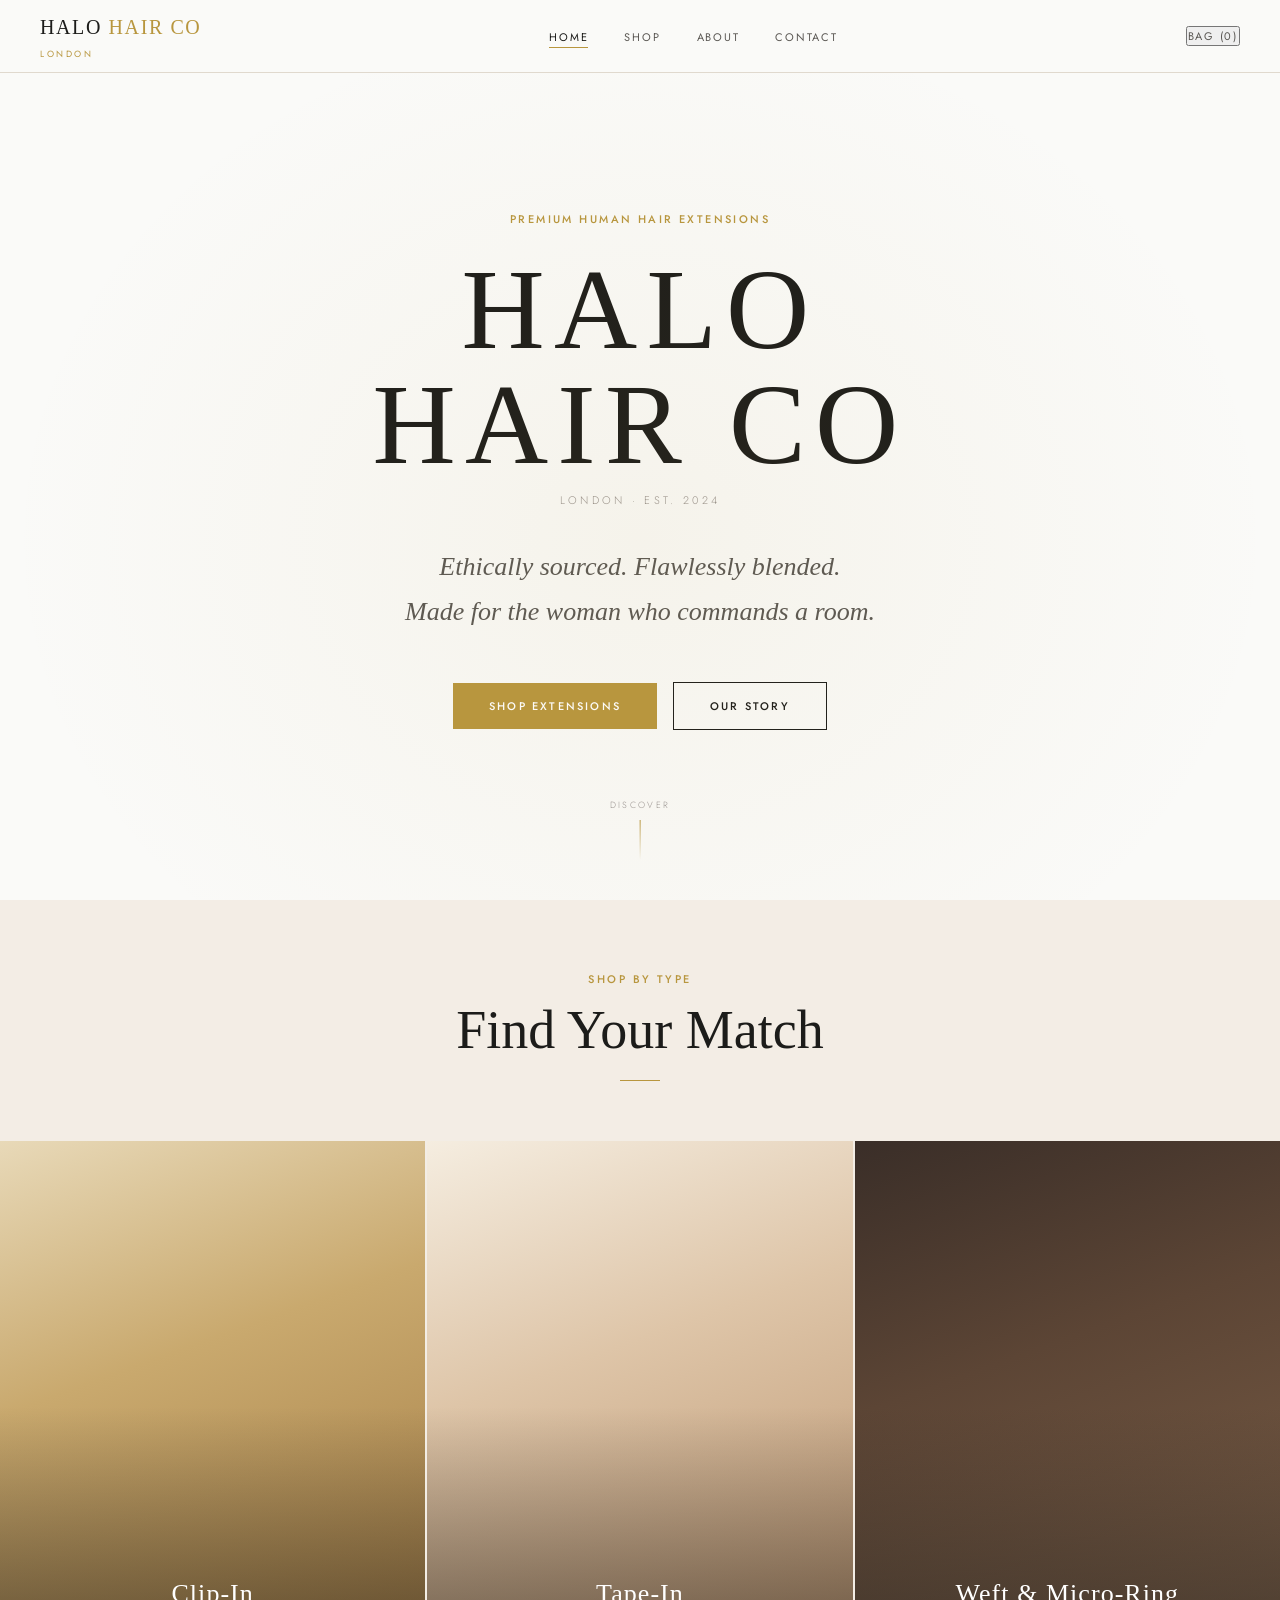
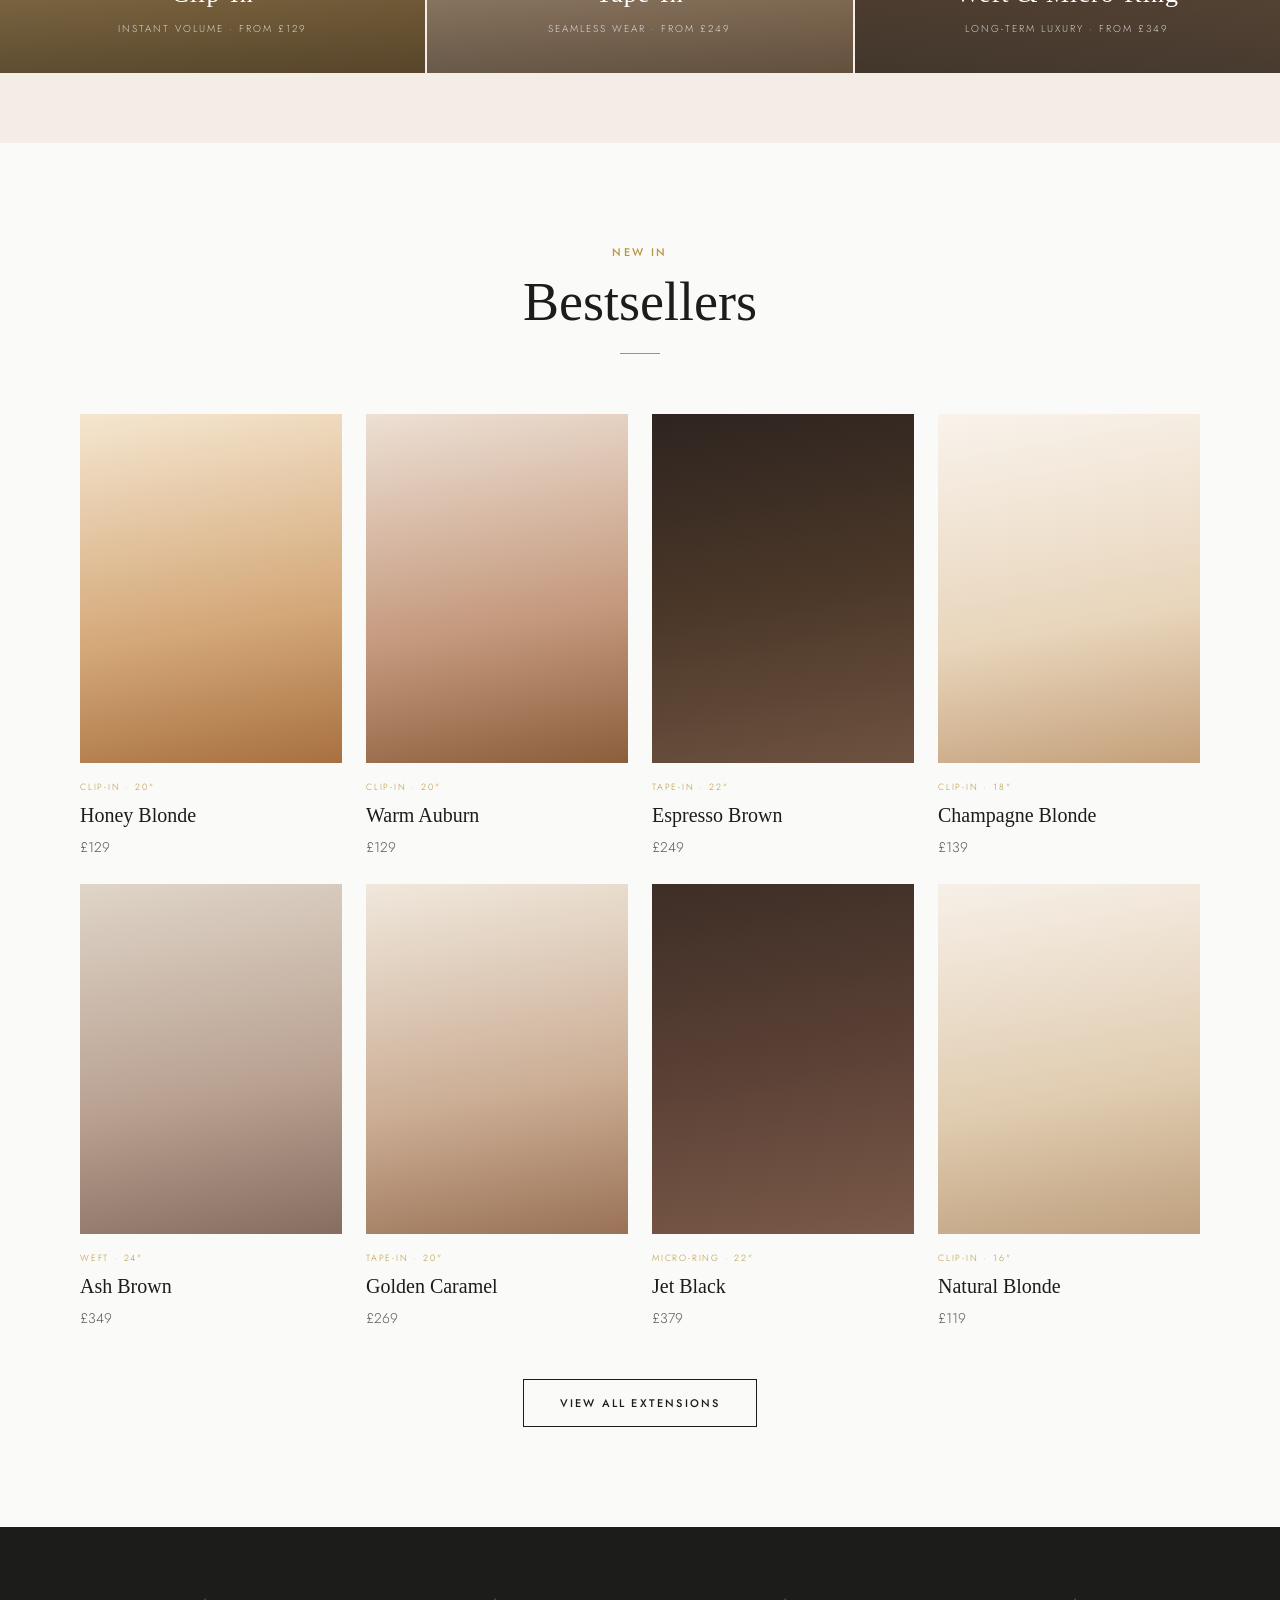
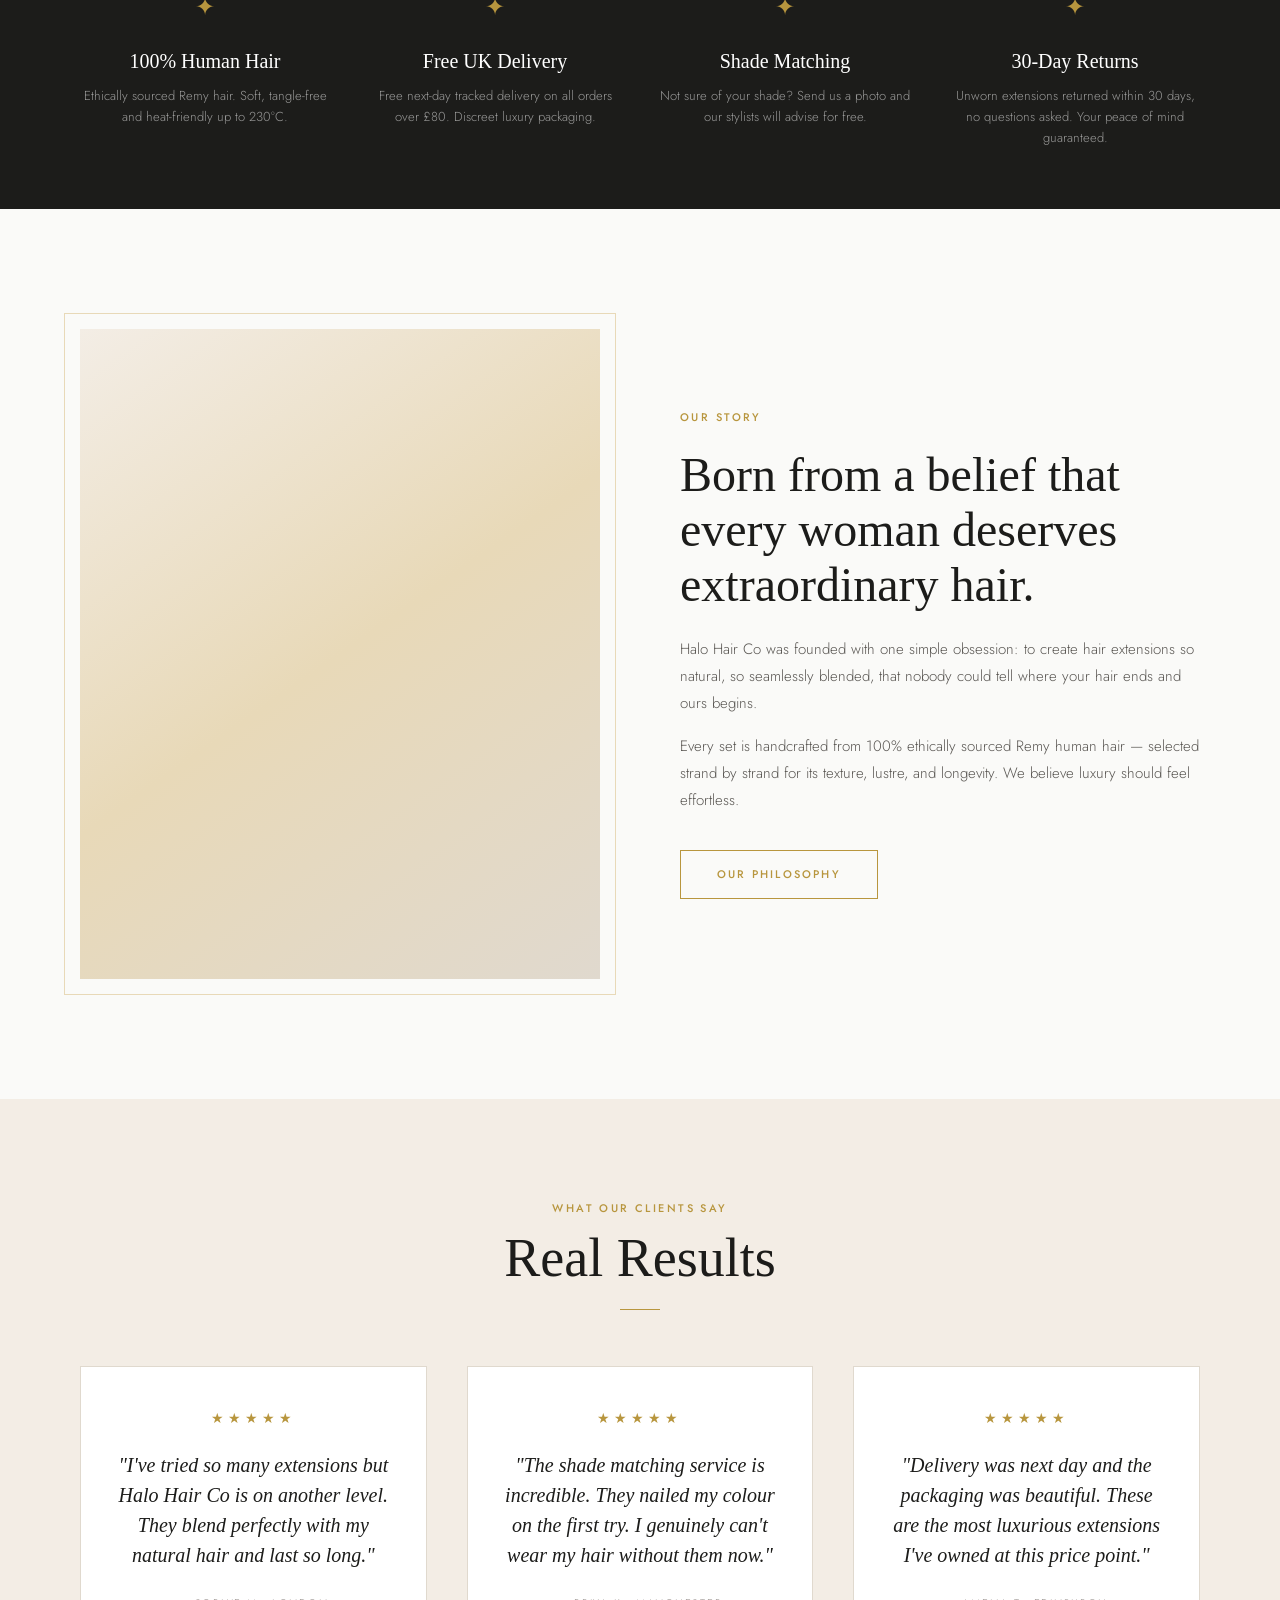
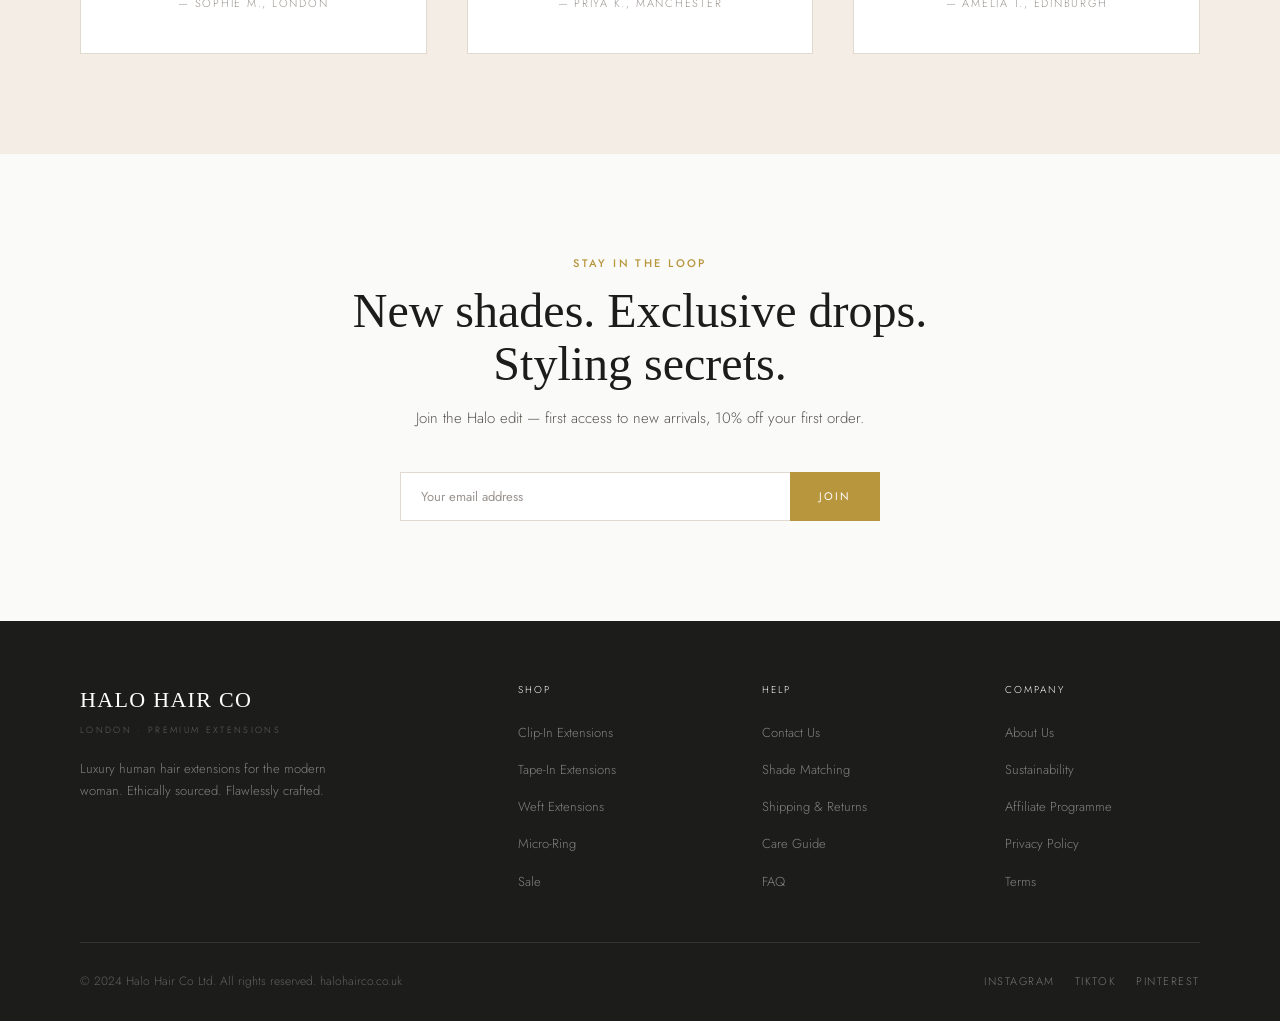
==== index.html @ ceeb44e8 "Initial commit — Halo Hair Co full website 4-page luxury hair extensions site (LK Jewellers aestheti" ====
<!DOCTYPE html>
<html lang="en">
<head>
  <meta charset="UTF-8" />
  <meta name="viewport" content="width=device-width, initial-scale=1.0" />
  <title>Halo Hair Co — Premium Hair Extensions</title>
  <meta name="description" content="Luxury human hair extensions crafted for those who demand the finest. Clip-ins, tape-ins, weft and micro-ring extensions. Free UK delivery." />
  <link rel="stylesheet" href="css/style.css" />
  <link rel="icon" href="data:image/svg+xml,<svg xmlns='http://www.w3.org/2000/svg' viewBox='0 0 100 100'><text y='.9em' font-size='90'>✦</text></svg>" />
</head>
<body>

  <!-- ── HEADER ── -->
  <header class="site-header" id="siteHeader">
    <nav class="nav">
      <a href="index.html" class="nav__logo">
        HALO <span>HAIR CO</span>
        <span class="nav__logo-sub">London</span>
      </a>
      <ul class="nav__links">
        <li><a href="index.html" class="active">Home</a></li>
        <li><a href="shop.html">Shop</a></li>
        <li><a href="about.html">About</a></li>
        <li><a href="contact.html">Contact</a></li>
      </ul>
      <div class="nav__actions">
        <button class="nav__cart" id="cartToggle">Bag (0)</button>
        <button class="nav__hamburger" id="menuToggle" aria-label="Menu">
          <span></span><span></span><span></span>
        </button>
      </div>
    </nav>
  </header>

  <!-- ── CART DRAWER ── -->
  <div class="cart-overlay" id="cartOverlay"></div>
  <div class="cart-drawer" id="cartDrawer">
    <div class="cart-drawer__header">
      <h2 class="cart-drawer__title serif">Your Bag</h2>
      <button class="cart-close" id="cartClose">✕</button>
    </div>
    <div class="cart-empty" id="cartEmpty">
      <p>Your bag is empty.</p>
      <a href="shop.html" class="btn btn--outline" style="font-size:10px;padding:12px 28px;">Shop Extensions</a>
    </div>
    <div id="cartItems" style="flex:1;overflow-y:auto;display:none;"></div>
    <div class="cart-footer" id="cartFooter" style="display:none;">
      <div style="display:flex;justify-content:space-between;margin-bottom:16px;">
        <span class="label label--mid">Total</span>
        <span style="font-family:'Cormorant Garant',serif;font-size:22px;" id="cartTotal">£0.00</span>
      </div>
      <a href="#" class="btn btn--gold" style="display:block;text-align:center;">Checkout</a>
    </div>
  </div>

  <!-- ── HERO ── -->
  <section class="hero" id="hero">
    <div>
      <p class="label hero__eyebrow">Premium Human Hair Extensions</p>
      <h1 class="hero__title">HALO<br>HAIR CO</h1>
      <p class="hero__subtitle">London · Est. 2024</p>
      <p class="hero__tagline">Ethically sourced. Flawlessly blended.<br>Made for the woman who commands a room.</p>
      <div class="hero__actions">
        <a href="shop.html" class="btn btn--gold">Shop Extensions</a>
        <a href="about.html" class="btn btn--outline">Our Story</a>
      </div>
    </div>
    <div class="hero__scroll">
      <span>Discover</span>
      <div class="hero__scroll-line"></div>
    </div>
  </section>

  <!-- ── CATEGORIES ── -->
  <section class="categories">
    <div class="container">
      <div class="section__header">
        <p class="label">Shop by Type</p>
        <h2 class="section__title">Find Your Match</h2>
        <div class="divider"></div>
      </div>
    </div>
    <div class="categories__grid">
      <a href="shop.html?type=clip-in" class="category-card">
        <div class="category-card__img"></div>
        <div class="category-card__overlay">
          <p class="category-card__name">Clip-In</p>
          <p class="category-card__sub">Instant volume · From £129</p>
        </div>
      </a>
      <a href="shop.html?type=tape-in" class="category-card">
        <div class="category-card__img"></div>
        <div class="category-card__overlay">
          <p class="category-card__name">Tape-In</p>
          <p class="category-card__sub">Seamless wear · From £249</p>
        </div>
      </a>
      <a href="shop.html?type=weft" class="category-card">
        <div class="category-card__img"></div>
        <div class="category-card__overlay">
          <p class="category-card__name">Weft & Micro-Ring</p>
          <p class="category-card__sub">Long-term luxury · From £349</p>
        </div>
      </a>
    </div>
  </section>

  <!-- ── FEATURED PRODUCTS ── -->
  <section class="section">
    <div class="container">
      <div class="section__header">
        <p class="label">New In</p>
        <h2 class="section__title">Bestsellers</h2>
        <div class="divider"></div>
      </div>
      <div class="products__grid">

        <div class="product-card" data-id="1" data-name="Honey Blonde Clip-In Set" data-price="129">
          <div class="product-card__img">
            <div class="product-card__img-inner"></div>
            <button class="product-card__quick-add" onclick="addToCart(1,'Honey Blonde Clip-In Set',129)">Add to Bag</button>
          </div>
          <p class="product-card__label">Clip-In · 20"</p>
          <p class="product-card__name">Honey Blonde</p>
          <p class="product-card__price">£129</p>
        </div>

        <div class="product-card" data-id="2" data-name="Warm Auburn Clip-In Set" data-price="129">
          <div class="product-card__img">
            <div class="product-card__img-inner"></div>
            <button class="product-card__quick-add" onclick="addToCart(2,'Warm Auburn Clip-In Set',129)">Add to Bag</button>
          </div>
          <p class="product-card__label">Clip-In · 20"</p>
          <p class="product-card__name">Warm Auburn</p>
          <p class="product-card__price">£129</p>
        </div>

        <div class="product-card" data-id="3" data-name="Espresso Brown Tape-In" data-price="249">
          <div class="product-card__img">
            <div class="product-card__img-inner"></div>
            <button class="product-card__quick-add" onclick="addToCart(3,'Espresso Brown Tape-In',249)">Add to Bag</button>
          </div>
          <p class="product-card__label">Tape-In · 22"</p>
          <p class="product-card__name">Espresso Brown</p>
          <p class="product-card__price">£249</p>
        </div>

        <div class="product-card" data-id="4" data-name="Champagne Blonde Clip-In" data-price="139">
          <div class="product-card__img">
            <div class="product-card__img-inner"></div>
            <button class="product-card__quick-add" onclick="addToCart(4,'Champagne Blonde Clip-In',139)">Add to Bag</button>
          </div>
          <p class="product-card__label">Clip-In · 18"</p>
          <p class="product-card__name">Champagne Blonde</p>
          <p class="product-card__price">£139</p>
        </div>

        <div class="product-card" data-id="5" data-name="Ash Brown Weft" data-price="349">
          <div class="product-card__img">
            <div class="product-card__img-inner"></div>
            <button class="product-card__quick-add" onclick="addToCart(5,'Ash Brown Weft',349)">Add to Bag</button>
          </div>
          <p class="product-card__label">Weft · 24"</p>
          <p class="product-card__name">Ash Brown</p>
          <p class="product-card__price">£349</p>
        </div>

        <div class="product-card" data-id="6" data-name="Golden Caramel Tape-In" data-price="269">
          <div class="product-card__img">
            <div class="product-card__img-inner"></div>
            <button class="product-card__quick-add" onclick="addToCart(6,'Golden Caramel Tape-In',269)">Add to Bag</button>
          </div>
          <p class="product-card__label">Tape-In · 20"</p>
          <p class="product-card__name">Golden Caramel</p>
          <p class="product-card__price">£269</p>
        </div>

        <div class="product-card" data-id="7" data-name="Jet Black Micro-Ring" data-price="379">
          <div class="product-card__img">
            <div class="product-card__img-inner"></div>
            <button class="product-card__quick-add" onclick="addToCart(7,'Jet Black Micro-Ring',379)">Add to Bag</button>
          </div>
          <p class="product-card__label">Micro-Ring · 22"</p>
          <p class="product-card__name">Jet Black</p>
          <p class="product-card__price">£379</p>
        </div>

        <div class="product-card" data-id="8" data-name="Natural Blonde Clip-In" data-price="119">
          <div class="product-card__img">
            <div class="product-card__img-inner"></div>
            <button class="product-card__quick-add" onclick="addToCart(8,'Natural Blonde Clip-In',119)">Add to Bag</button>
          </div>
          <p class="product-card__label">Clip-In · 16"</p>
          <p class="product-card__name">Natural Blonde</p>
          <p class="product-card__price">£119</p>
        </div>

      </div>
      <div style="text-align:center;margin-top:48px;">
        <a href="shop.html" class="btn btn--outline">View All Extensions</a>
      </div>
    </div>
  </section>

  <!-- ── PROMISE ── -->
  <section class="promise">
    <div class="container">
      <div class="promise__grid">
        <div>
          <div class="promise__item-icon">✦</div>
          <p class="promise__item-title">100% Human Hair</p>
          <p class="promise__item-text">Ethically sourced Remy hair. Soft, tangle-free and heat-friendly up to 230°C.</p>
        </div>
        <div>
          <div class="promise__item-icon">✦</div>
          <p class="promise__item-title">Free UK Delivery</p>
          <p class="promise__item-text">Free next-day tracked delivery on all orders over £80. Discreet luxury packaging.</p>
        </div>
        <div>
          <div class="promise__item-icon">✦</div>
          <p class="promise__item-title">Shade Matching</p>
          <p class="promise__item-text">Not sure of your shade? Send us a photo and our stylists will advise for free.</p>
        </div>
        <div>
          <div class="promise__item-icon">✦</div>
          <p class="promise__item-title">30-Day Returns</p>
          <p class="promise__item-text">Unworn extensions returned within 30 days, no questions asked. Your peace of mind guaranteed.</p>
        </div>
      </div>
    </div>
  </section>

  <!-- ── STORY ── -->
  <section class="story">
    <div class="container">
      <div class="story__inner">
        <div class="story__visual"></div>
        <div class="story__content">
          <p class="label">Our Story</p>
          <h2 class="story__title">Born from a belief that every woman deserves extraordinary hair.</h2>
          <p class="story__text">Halo Hair Co was founded with one simple obsession: to create hair extensions so natural, so seamlessly blended, that nobody could tell where your hair ends and ours begins.</p>
          <p class="story__text">Every set is handcrafted from 100% ethically sourced Remy human hair — selected strand by strand for its texture, lustre, and longevity. We believe luxury should feel effortless.</p>
          <div class="story__cta">
            <a href="about.html" class="btn btn--outline-gold">Our Philosophy</a>
          </div>
        </div>
      </div>
    </div>
  </section>

  <!-- ── TESTIMONIALS ── -->
  <section class="testimonials">
    <div class="container">
      <p class="label">What Our Clients Say</p>
      <h2 class="section__title" style="margin-top:12px;">Real Results</h2>
      <div class="divider"></div>
      <div class="testimonials__grid">
        <div class="testimonial">
          <div class="testimonial__stars">★★★★★</div>
          <p class="testimonial__quote">"I've tried so many extensions but Halo Hair Co is on another level. They blend perfectly with my natural hair and last so long."</p>
          <p class="testimonial__author">— Sophie M., London</p>
        </div>
        <div class="testimonial">
          <div class="testimonial__stars">★★★★★</div>
          <p class="testimonial__quote">"The shade matching service is incredible. They nailed my colour on the first try. I genuinely can't wear my hair without them now."</p>
          <p class="testimonial__author">— Priya K., Manchester</p>
        </div>
        <div class="testimonial">
          <div class="testimonial__stars">★★★★★</div>
          <p class="testimonial__quote">"Delivery was next day and the packaging was beautiful. These are the most luxurious extensions I've owned at this price point."</p>
          <p class="testimonial__author">— Amelia T., Edinburgh</p>
        </div>
      </div>
    </div>
  </section>

  <!-- ── NEWSLETTER ── -->
  <section class="newsletter">
    <div class="container--narrow">
      <p class="label">Stay in the Loop</p>
      <h2 class="newsletter__title">New shades. Exclusive drops.<br>Styling secrets.</h2>
      <p class="newsletter__sub">Join the Halo edit — first access to new arrivals, 10% off your first order.</p>
      <form class="newsletter__form" onsubmit="handleNewsletterSubmit(event)">
        <input type="email" class="newsletter__input" placeholder="Your email address" required />
        <button type="submit" class="newsletter__btn">Join</button>
      </form>
    </div>
  </section>

  <!-- ── FOOTER ── -->
  <footer class="site-footer">
    <div class="container">
      <div class="footer__grid">
        <div>
          <p class="footer__brand-name">HALO HAIR CO</p>
          <p class="footer__brand-sub">London · Premium Extensions</p>
          <p class="footer__brand-text">Luxury human hair extensions for the modern woman. Ethically sourced. Flawlessly crafted.</p>
        </div>
        <div>
          <p class="footer__col-title">Shop</p>
          <ul class="footer__links">
            <li><a href="shop.html?type=clip-in">Clip-In Extensions</a></li>
            <li><a href="shop.html?type=tape-in">Tape-In Extensions</a></li>
            <li><a href="shop.html?type=weft">Weft Extensions</a></li>
            <li><a href="shop.html?type=micro-ring">Micro-Ring</a></li>
            <li><a href="shop.html?sale=true">Sale</a></li>
          </ul>
        </div>
        <div>
          <p class="footer__col-title">Help</p>
          <ul class="footer__links">
            <li><a href="contact.html">Contact Us</a></li>
            <li><a href="#">Shade Matching</a></li>
            <li><a href="#">Shipping & Returns</a></li>
            <li><a href="#">Care Guide</a></li>
            <li><a href="#">FAQ</a></li>
          </ul>
        </div>
        <div>
          <p class="footer__col-title">Company</p>
          <ul class="footer__links">
            <li><a href="about.html">About Us</a></li>
            <li><a href="#">Sustainability</a></li>
            <li><a href="#">Affiliate Programme</a></li>
            <li><a href="#">Privacy Policy</a></li>
            <li><a href="#">Terms</a></li>
          </ul>
        </div>
      </div>
      <div class="footer__bottom">
        <p class="footer__copy">© 2024 Halo Hair Co Ltd. All rights reserved. halohairco.co.uk</p>
        <div class="footer__social">
          <a href="#">Instagram</a>
          <a href="#">TikTok</a>
          <a href="#">Pinterest</a>
        </div>
      </div>
    </div>
  </footer>

  <script src="js/main.js"></script>
</body>
</html>
---- css/style.css ----
/* ============================================================
   HALO HAIR CO — Luxury Hair Extensions
   Style inspired by LK Jewellers: cream, gold, serif, airy
   ============================================================ */

@import url('https://fonts.googleapis.com/css2?family=Cormorant+Garant:ital,wght@0,300;0,400;0,500;0,600;1,300;1,400&family=Jost:wght@300;400;500&display=swap');

:root {
  --bg:        #FAFAF8;
  --bg-soft:   #F3EDE5;
  --text:      #1C1C1A;
  --text-mid:  #5A5753;
  --text-light:#9A9490;
  --gold:      #B8963E;
  --gold-dark: #9A7C2E;
  --gold-pale: #E8D9B8;
  --border:    #E0D9CE;
  --white:     #FFFFFF;
}

*, *::before, *::after { box-sizing: border-box; margin: 0; padding: 0; }

html { scroll-behavior: smooth; }

body {
  background: var(--bg);
  color: var(--text);
  font-family: 'Jost', sans-serif;
  font-weight: 300;
  font-size: 16px;
  line-height: 1.7;
  -webkit-font-smoothing: antialiased;
}

a { color: inherit; text-decoration: none; }
img { display: block; max-width: 100%; }

/* ── TYPOGRAPHY ──────────────────────────────────────── */

.serif { font-family: 'Cormorant Garant', serif; }

h1, h2, h3, h4 {
  font-family: 'Cormorant Garant', serif;
  font-weight: 400;
  line-height: 1.1;
}

.label {
  font-family: 'Jost', sans-serif;
  font-size: 11px;
  font-weight: 500;
  letter-spacing: 0.22em;
  text-transform: uppercase;
  color: var(--gold);
}

.label--mid {
  color: var(--text-mid);
}

/* ── LAYOUT ──────────────────────────────────────────── */

.container {
  max-width: 1200px;
  margin: 0 auto;
  padding: 0 40px;
}

.container--narrow {
  max-width: 760px;
  margin: 0 auto;
  padding: 0 40px;
}

/* ── BUTTONS ─────────────────────────────────────────── */

.btn {
  display: inline-block;
  padding: 14px 36px;
  font-family: 'Jost', sans-serif;
  font-size: 11px;
  font-weight: 500;
  letter-spacing: 0.2em;
  text-transform: uppercase;
  cursor: pointer;
  transition: all 0.3s ease;
  border: none;
}

.btn--gold {
  background: var(--gold);
  color: var(--white);
}
.btn--gold:hover {
  background: var(--gold-dark);
}

.btn--outline {
  background: transparent;
  color: var(--text);
  border: 1px solid var(--text);
}
.btn--outline:hover {
  background: var(--text);
  color: var(--white);
}

.btn--outline-gold {
  background: transparent;
  color: var(--gold);
  border: 1px solid var(--gold);
}
.btn--outline-gold:hover {
  background: var(--gold);
  color: var(--white);
}

/* ── DIVIDER ─────────────────────────────────────────── */

.divider {
  width: 40px;
  height: 1px;
  background: var(--gold);
  margin: 20px auto;
}

/* ── HEADER / NAV ────────────────────────────────────── */

.site-header {
  position: fixed;
  top: 0;
  left: 0;
  right: 0;
  z-index: 100;
  background: var(--bg);
  border-bottom: 1px solid var(--border);
  transition: box-shadow 0.3s;
}

.site-header.scrolled {
  box-shadow: 0 2px 20px rgba(0,0,0,0.06);
}

.nav {
  display: flex;
  align-items: center;
  justify-content: space-between;
  height: 72px;
  padding: 0 40px;
}

.nav__logo {
  font-family: 'Cormorant Garant', serif;
  font-size: 20px;
  font-weight: 400;
  letter-spacing: 0.08em;
  color: var(--text);
}

.nav__logo span {
  color: var(--gold);
}

.nav__logo-sub {
  font-family: 'Jost', sans-serif;
  font-size: 9px;
  letter-spacing: 0.28em;
  text-transform: uppercase;
  color: var(--text-light);
  display: block;
  margin-top: 2px;
}

.nav__links {
  display: flex;
  align-items: center;
  gap: 36px;
  list-style: none;
}

.nav__links a {
  font-family: 'Jost', sans-serif;
  font-size: 11px;
  font-weight: 400;
  letter-spacing: 0.16em;
  text-transform: uppercase;
  color: var(--text-mid);
  transition: color 0.2s;
  position: relative;
}

.nav__links a::after {
  content: '';
  position: absolute;
  bottom: -3px;
  left: 0;
  right: 100%;
  height: 1px;
  background: var(--gold);
  transition: right 0.3s ease;
}

.nav__links a:hover,
.nav__links a.active {
  color: var(--text);
}

.nav__links a:hover::after,
.nav__links a.active::after {
  right: 0;
}

.nav__actions {
  display: flex;
  align-items: center;
  gap: 20px;
}

.nav__cart {
  font-family: 'Jost', sans-serif;
  font-size: 11px;
  letter-spacing: 0.16em;
  text-transform: uppercase;
  cursor: pointer;
  color: var(--text-mid);
  transition: color 0.2s;
}

.nav__cart:hover { color: var(--gold); }

.nav__hamburger {
  display: none;
  flex-direction: column;
  gap: 5px;
  cursor: pointer;
  background: none;
  border: none;
  padding: 4px;
}

.nav__hamburger span {
  display: block;
  width: 24px;
  height: 1px;
  background: var(--text);
  transition: all 0.3s;
}

/* ── HERO ────────────────────────────────────────────── */

.hero {
  min-height: 100vh;
  display: flex;
  align-items: center;
  justify-content: center;
  text-align: center;
  padding: 120px 40px 80px;
  background: var(--bg);
  position: relative;
  overflow: hidden;
}

.hero::before {
  content: '';
  position: absolute;
  inset: 0;
  background: radial-gradient(ellipse at 50% 60%, rgba(184,150,62,0.07) 0%, transparent 70%);
  pointer-events: none;
}

.hero__eyebrow {
  margin-bottom: 24px;
}

.hero__title {
  font-size: clamp(56px, 9vw, 120px);
  font-weight: 300;
  letter-spacing: 0.08em;
  line-height: 1;
  margin-bottom: 8px;
}

.hero__subtitle {
  font-family: 'Jost', sans-serif;
  font-size: 11px;
  letter-spacing: 0.3em;
  text-transform: uppercase;
  color: var(--text-light);
  margin-bottom: 36px;
}

.hero__tagline {
  font-family: 'Cormorant Garant', serif;
  font-size: clamp(18px, 2.5vw, 26px);
  font-weight: 300;
  font-style: italic;
  color: var(--text-mid);
  margin-bottom: 48px;
  max-width: 520px;
  margin-left: auto;
  margin-right: auto;
}

.hero__actions {
  display: flex;
  align-items: center;
  justify-content: center;
  gap: 16px;
  flex-wrap: wrap;
}

.hero__scroll {
  position: absolute;
  bottom: 40px;
  left: 50%;
  transform: translateX(-50%);
  display: flex;
  flex-direction: column;
  align-items: center;
  gap: 8px;
}

.hero__scroll span {
  font-family: 'Jost', sans-serif;
  font-size: 9px;
  letter-spacing: 0.26em;
  text-transform: uppercase;
  color: var(--text-light);
}

.hero__scroll-line {
  width: 1px;
  height: 40px;
  background: linear-gradient(to bottom, var(--gold), transparent);
  animation: scrollPulse 2s ease-in-out infinite;
}

@keyframes scrollPulse {
  0%, 100% { opacity: 0.4; transform: scaleY(1); }
  50% { opacity: 1; transform: scaleY(0.6); }
}

/* ── SECTION SHARED ──────────────────────────────────── */

.section {
  padding: 100px 0;
}

.section__header {
  text-align: center;
  margin-bottom: 60px;
}

.section__title {
  font-size: clamp(32px, 5vw, 54px);
  margin-top: 12px;
}

/* ── CATEGORIES STRIP ────────────────────────────────── */

.categories {
  background: var(--bg-soft);
  padding: 70px 0;
}

.categories__grid {
  display: grid;
  grid-template-columns: repeat(3, 1fr);
  gap: 2px;
}

.category-card {
  position: relative;
  overflow: hidden;
  cursor: pointer;
}

.category-card__img {
  width: 100%;
  aspect-ratio: 4/5;
  background: var(--gold-pale);
  display: flex;
  align-items: center;
  justify-content: center;
  overflow: hidden;
  transition: transform 0.6s ease;
}

.category-card:hover .category-card__img {
  transform: scale(1.03);
}

.category-card__placeholder {
  width: 100%;
  height: 100%;
  display: flex;
  flex-direction: column;
  align-items: center;
  justify-content: center;
  gap: 12px;
}

/* Gradient placeholders mimicking hair textures */
.category-card:nth-child(1) .category-card__img {
  background: linear-gradient(160deg, #E8D9B8 0%, #C9A96E 40%, #A07840 100%);
}
.category-card:nth-child(2) .category-card__img {
  background: linear-gradient(160deg, #F5EDE0 0%, #DEC5A8 40%, #B8906A 100%);
}
.category-card:nth-child(3) .category-card__img {
  background: linear-gradient(160deg, #3A2E28 0%, #5C4535 40%, #7D6048 100%);
}

.category-card__overlay {
  position: absolute;
  inset: 0;
  display: flex;
  flex-direction: column;
  align-items: center;
  justify-content: flex-end;
  padding: 36px 24px;
  background: linear-gradient(to top, rgba(28,28,26,0.55) 0%, transparent 50%);
}

.category-card__name {
  font-family: 'Cormorant Garant', serif;
  font-size: 26px;
  font-weight: 400;
  color: var(--white);
  letter-spacing: 0.04em;
  margin-bottom: 4px;
}

.category-card__sub {
  font-family: 'Jost', sans-serif;
  font-size: 10px;
  letter-spacing: 0.2em;
  text-transform: uppercase;
  color: rgba(255,255,255,0.75);
}

/* ── PRODUCTS GRID ───────────────────────────────────── */

.products__grid {
  display: grid;
  grid-template-columns: repeat(4, 1fr);
  gap: 24px;
}

.product-card {
  cursor: pointer;
}

.product-card__img {
  width: 100%;
  aspect-ratio: 3/4;
  overflow: hidden;
  margin-bottom: 16px;
  position: relative;
}

.product-card__img-inner {
  width: 100%;
  height: 100%;
  transition: transform 0.5s ease;
}

.product-card:hover .product-card__img-inner {
  transform: scale(1.04);
}

/* Warm gradient placeholders for hair swatches */
.product-card:nth-child(1) .product-card__img-inner {
  background: linear-gradient(170deg, #F5E6D0 0%, #D4A878 60%, #A87040 100%);
}
.product-card:nth-child(2) .product-card__img-inner {
  background: linear-gradient(170deg, #EDE0D4 0%, #C4987C 60%, #8B5E3C 100%);
}
.product-card:nth-child(3) .product-card__img-inner {
  background: linear-gradient(170deg, #2E2420 0%, #4A3728 50%, #6E5240 100%);
}
.product-card:nth-child(4) .product-card__img-inner {
  background: linear-gradient(170deg, #F9F3EC 0%, #E8D5BB 60%, #C4A07A 100%);
}
.product-card:nth-child(5) .product-card__img-inner {
  background: linear-gradient(170deg, #DFD5C8 0%, #B8A090 60%, #856E60 100%);
}
.product-card:nth-child(6) .product-card__img-inner {
  background: linear-gradient(170deg, #F0E8DC 0%, #CBAD94 60%, #9A7256 100%);
}
.product-card:nth-child(7) .product-card__img-inner {
  background: linear-gradient(170deg, #3D2E26 0%, #5A4035 50%, #7A5A48 100%);
}
.product-card:nth-child(8) .product-card__img-inner {
  background: linear-gradient(170deg, #F7F0E8 0%, #E0CCB0 60%, #BEA07E 100%);
}

.product-card__quick-add {
  position: absolute;
  bottom: 0;
  left: 0;
  right: 0;
  background: rgba(28,28,26,0.85);
  color: var(--white);
  font-family: 'Jost', sans-serif;
  font-size: 10px;
  letter-spacing: 0.2em;
  text-transform: uppercase;
  text-align: center;
  padding: 14px;
  transform: translateY(100%);
  transition: transform 0.3s ease;
  border: none;
  cursor: pointer;
}

.product-card:hover .product-card__quick-add {
  transform: translateY(0);
}

.product-card__label {
  font-family: 'Jost', sans-serif;
  font-size: 9px;
  letter-spacing: 0.2em;
  text-transform: uppercase;
  color: var(--gold);
  margin-bottom: 4px;
}

.product-card__name {
  font-family: 'Cormorant Garant', serif;
  font-size: 20px;
  font-weight: 400;
  margin-bottom: 4px;
}

.product-card__price {
  font-family: 'Jost', sans-serif;
  font-size: 14px;
  color: var(--text-mid);
}

/* ── PROMISE STRIP ───────────────────────────────────── */

.promise {
  background: var(--text);
  color: var(--white);
  padding: 60px 0;
}

.promise__grid {
  display: grid;
  grid-template-columns: repeat(4, 1fr);
  gap: 40px;
  text-align: center;
}

.promise__item-icon {
  font-size: 24px;
  margin-bottom: 16px;
  color: var(--gold);
}

.promise__item-title {
  font-family: 'Cormorant Garant', serif;
  font-size: 20px;
  font-weight: 400;
  margin-bottom: 8px;
  color: var(--white);
}

.promise__item-text {
  font-size: 13px;
  color: rgba(255,255,255,0.55);
  line-height: 1.6;
}

/* ── BRAND STORY ─────────────────────────────────────── */

.story {
  padding: 120px 0;
}

.story__inner {
  display: grid;
  grid-template-columns: 1fr 1fr;
  gap: 80px;
  align-items: center;
}

.story__visual {
  aspect-ratio: 4/5;
  background: linear-gradient(145deg, var(--bg-soft) 0%, var(--gold-pale) 50%, var(--border) 100%);
  position: relative;
}

.story__visual::after {
  content: '';
  position: absolute;
  inset: -16px;
  border: 1px solid var(--gold-pale);
  pointer-events: none;
}

.story__content .label { margin-bottom: 20px; }

.story__title {
  font-size: clamp(32px, 4vw, 48px);
  margin-bottom: 24px;
  line-height: 1.15;
}

.story__text {
  font-size: 15px;
  color: var(--text-mid);
  line-height: 1.8;
  margin-bottom: 16px;
}

.story__cta { margin-top: 36px; }

/* ── TESTIMONIALS ────────────────────────────────────── */

.testimonials {
  background: var(--bg-soft);
  padding: 100px 0;
  text-align: center;
}

.testimonials__grid {
  display: grid;
  grid-template-columns: repeat(3, 1fr);
  gap: 40px;
  margin-top: 56px;
}

.testimonial {
  padding: 40px 32px;
  background: var(--white);
  border: 1px solid var(--border);
}

.testimonial__stars {
  color: var(--gold);
  font-size: 14px;
  letter-spacing: 4px;
  margin-bottom: 20px;
}

.testimonial__quote {
  font-family: 'Cormorant Garant', serif;
  font-size: 20px;
  font-weight: 400;
  font-style: italic;
  line-height: 1.5;
  color: var(--text);
  margin-bottom: 24px;
}

.testimonial__author {
  font-family: 'Jost', sans-serif;
  font-size: 11px;
  letter-spacing: 0.16em;
  text-transform: uppercase;
  color: var(--text-light);
}

/* ── NEWSLETTER ──────────────────────────────────────── */

.newsletter {
  padding: 100px 0;
  text-align: center;
}

.newsletter__title {
  font-size: clamp(28px, 4vw, 48px);
  margin-top: 12px;
  margin-bottom: 16px;
}

.newsletter__sub {
  font-size: 15px;
  color: var(--text-mid);
  margin-bottom: 40px;
}

.newsletter__form {
  display: flex;
  max-width: 480px;
  margin: 0 auto;
  gap: 0;
}

.newsletter__input {
  flex: 1;
  padding: 14px 20px;
  border: 1px solid var(--border);
  border-right: none;
  background: var(--white);
  font-family: 'Jost', sans-serif;
  font-size: 13px;
  color: var(--text);
  outline: none;
}

.newsletter__input::placeholder { color: var(--text-light); }
.newsletter__input:focus { border-color: var(--gold); }

.newsletter__btn {
  padding: 14px 28px;
  background: var(--gold);
  color: var(--white);
  font-family: 'Jost', sans-serif;
  font-size: 11px;
  letter-spacing: 0.18em;
  text-transform: uppercase;
  border: 1px solid var(--gold);
  cursor: pointer;
  transition: background 0.2s;
}

.newsletter__btn:hover { background: var(--gold-dark); }

/* ── FOOTER ──────────────────────────────────────────── */

.site-footer {
  background: var(--text);
  color: rgba(255,255,255,0.6);
  padding: 60px 0 30px;
}

.footer__grid {
  display: grid;
  grid-template-columns: 2fr 1fr 1fr 1fr;
  gap: 48px;
  padding-bottom: 48px;
  border-bottom: 1px solid rgba(255,255,255,0.1);
  margin-bottom: 28px;
}

.footer__brand-name {
  font-family: 'Cormorant Garant', serif;
  font-size: 22px;
  font-weight: 400;
  color: var(--white);
  letter-spacing: 0.06em;
  margin-bottom: 4px;
}

.footer__brand-sub {
  font-family: 'Jost', sans-serif;
  font-size: 9px;
  letter-spacing: 0.26em;
  text-transform: uppercase;
  color: rgba(255,255,255,0.3);
  margin-bottom: 20px;
}

.footer__brand-text {
  font-size: 13px;
  line-height: 1.7;
  color: rgba(255,255,255,0.45);
  max-width: 280px;
}

.footer__col-title {
  font-family: 'Jost', sans-serif;
  font-size: 10px;
  letter-spacing: 0.2em;
  text-transform: uppercase;
  color: var(--white);
  margin-bottom: 20px;
}

.footer__links {
  list-style: none;
  display: flex;
  flex-direction: column;
  gap: 10px;
}

.footer__links a {
  font-size: 13px;
  color: rgba(255,255,255,0.45);
  transition: color 0.2s;
}

.footer__links a:hover { color: var(--gold); }

.footer__bottom {
  display: flex;
  align-items: center;
  justify-content: space-between;
  font-size: 12px;
}

.footer__copy { color: rgba(255,255,255,0.3); }

.footer__social {
  display: flex;
  gap: 20px;
}

.footer__social a {
  color: rgba(255,255,255,0.4);
  font-size: 11px;
  letter-spacing: 0.14em;
  text-transform: uppercase;
  transition: color 0.2s;
}

.footer__social a:hover { color: var(--gold); }

/* ── SHOP PAGE ───────────────────────────────────────── */

.page-hero {
  padding: 160px 40px 80px;
  text-align: center;
  background: var(--bg);
}

.page-hero__title {
  font-size: clamp(40px, 6vw, 72px);
}

.page-hero__sub {
  font-size: 15px;
  color: var(--text-mid);
  margin-top: 16px;
}

.shop-filters {
  padding: 32px 0;
  border-bottom: 1px solid var(--border);
  margin-bottom: 48px;
}

.shop-filters__inner {
  display: flex;
  align-items: center;
  justify-content: space-between;
  gap: 20px;
}

.shop-filters__tabs {
  display: flex;
  gap: 4px;
}

.filter-tab {
  padding: 8px 20px;
  font-family: 'Jost', sans-serif;
  font-size: 11px;
  letter-spacing: 0.16em;
  text-transform: uppercase;
  color: var(--text-mid);
  border: none;
  background: transparent;
  cursor: pointer;
  transition: all 0.2s;
  border-bottom: 1px solid transparent;
}

.filter-tab.active,
.filter-tab:hover {
  color: var(--text);
  border-bottom-color: var(--gold);
}

.shop-filters__sort {
  font-family: 'Jost', sans-serif;
  font-size: 11px;
  letter-spacing: 0.14em;
  text-transform: uppercase;
  color: var(--text-mid);
  border: 1px solid var(--border);
  background: transparent;
  padding: 8px 16px;
  cursor: pointer;
  outline: none;
}

/* ── ABOUT PAGE ──────────────────────────────────────── */

.about-hero {
  padding: 160px 40px 100px;
  text-align: center;
}

.about-values {
  background: var(--bg-soft);
  padding: 100px 0;
}

.about-values__grid {
  display: grid;
  grid-template-columns: repeat(3, 1fr);
  gap: 48px;
  margin-top: 56px;
  text-align: center;
}

.value-item__number {
  font-family: 'Cormorant Garant', serif;
  font-size: 48px;
  font-weight: 300;
  color: var(--gold-pale);
  line-height: 1;
  margin-bottom: 16px;
}

.value-item__title {
  font-size: 22px;
  margin-bottom: 12px;
}

.value-item__text {
  font-size: 14px;
  color: var(--text-mid);
  line-height: 1.7;
}

/* ── CONTACT PAGE ────────────────────────────────────── */

.contact-grid {
  display: grid;
  grid-template-columns: 1fr 1fr;
  gap: 80px;
  padding: 100px 0;
}

.contact-form {
  display: flex;
  flex-direction: column;
  gap: 20px;
}

.form-group {
  display: flex;
  flex-direction: column;
  gap: 8px;
}

.form-label {
  font-family: 'Jost', sans-serif;
  font-size: 10px;
  letter-spacing: 0.18em;
  text-transform: uppercase;
  color: var(--text-mid);
}

.form-input,
.form-textarea {
  padding: 14px 16px;
  border: 1px solid var(--border);
  background: var(--white);
  font-family: 'Jost', sans-serif;
  font-size: 14px;
  color: var(--text);
  outline: none;
  transition: border-color 0.2s;
}

.form-input:focus,
.form-textarea:focus {
  border-color: var(--gold);
}

.form-textarea {
  min-height: 140px;
  resize: vertical;
}

.contact-info {
  padding-top: 40px;
}

.contact-info__item {
  margin-bottom: 36px;
}

.contact-info__label {
  margin-bottom: 6px;
}

.contact-info__value {
  font-family: 'Cormorant Garant', serif;
  font-size: 20px;
  color: var(--text);
}

/* ── CART DRAWER ─────────────────────────────────────── */

.cart-overlay {
  position: fixed;
  inset: 0;
  background: rgba(28,28,26,0.4);
  z-index: 199;
  opacity: 0;
  pointer-events: none;
  transition: opacity 0.3s;
}

.cart-overlay.open {
  opacity: 1;
  pointer-events: all;
}

.cart-drawer {
  position: fixed;
  top: 0;
  right: 0;
  bottom: 0;
  width: 400px;
  background: var(--bg);
  z-index: 200;
  transform: translateX(100%);
  transition: transform 0.4s cubic-bezier(0.4,0,0.2,1);
  display: flex;
  flex-direction: column;
  padding: 32px;
}

.cart-drawer.open {
  transform: translateX(0);
}

.cart-drawer__header {
  display: flex;
  align-items: center;
  justify-content: space-between;
  margin-bottom: 32px;
  padding-bottom: 20px;
  border-bottom: 1px solid var(--border);
}

.cart-drawer__title {
  font-size: 22px;
}

.cart-close {
  background: none;
  border: none;
  font-size: 20px;
  cursor: pointer;
  color: var(--text-mid);
  line-height: 1;
}

.cart-empty {
  flex: 1;
  display: flex;
  flex-direction: column;
  align-items: center;
  justify-content: center;
  text-align: center;
  gap: 16px;
  color: var(--text-light);
}

.cart-empty p { font-size: 14px; }

.cart-footer {
  padding-top: 20px;
  border-top: 1px solid var(--border);
}

.cart-footer .btn { width: 100%; text-align: center; }

/* ── RESPONSIVE ──────────────────────────────────────── */

@media (max-width: 1024px) {
  .products__grid { grid-template-columns: repeat(3, 1fr); }
  .footer__grid { grid-template-columns: 1fr 1fr; }
  .story__inner { gap: 48px; }
}

@media (max-width: 768px) {
  .nav__links { display: none; }
  .nav__hamburger { display: flex; }

  .hero { padding: 100px 24px 80px; }

  .categories__grid { grid-template-columns: 1fr; }
  .products__grid { grid-template-columns: repeat(2, 1fr); }
  .promise__grid { grid-template-columns: repeat(2, 1fr); }
  .testimonials__grid { grid-template-columns: 1fr; }
  .story__inner { grid-template-columns: 1fr; }
  .story__visual { aspect-ratio: 3/2; }
  .footer__grid { grid-template-columns: 1fr; }
  .footer__bottom { flex-direction: column; gap: 12px; text-align: center; }
  .contact-grid { grid-template-columns: 1fr; }
  .about-values__grid { grid-template-columns: 1fr; }

  .container, .container--narrow { padding: 0 24px; }
  .nav { padding: 0 24px; }

  .cart-drawer { width: 100%; }

  .newsletter__form { flex-direction: column; }
  .newsletter__input { border-right: 1px solid var(--border); }
}
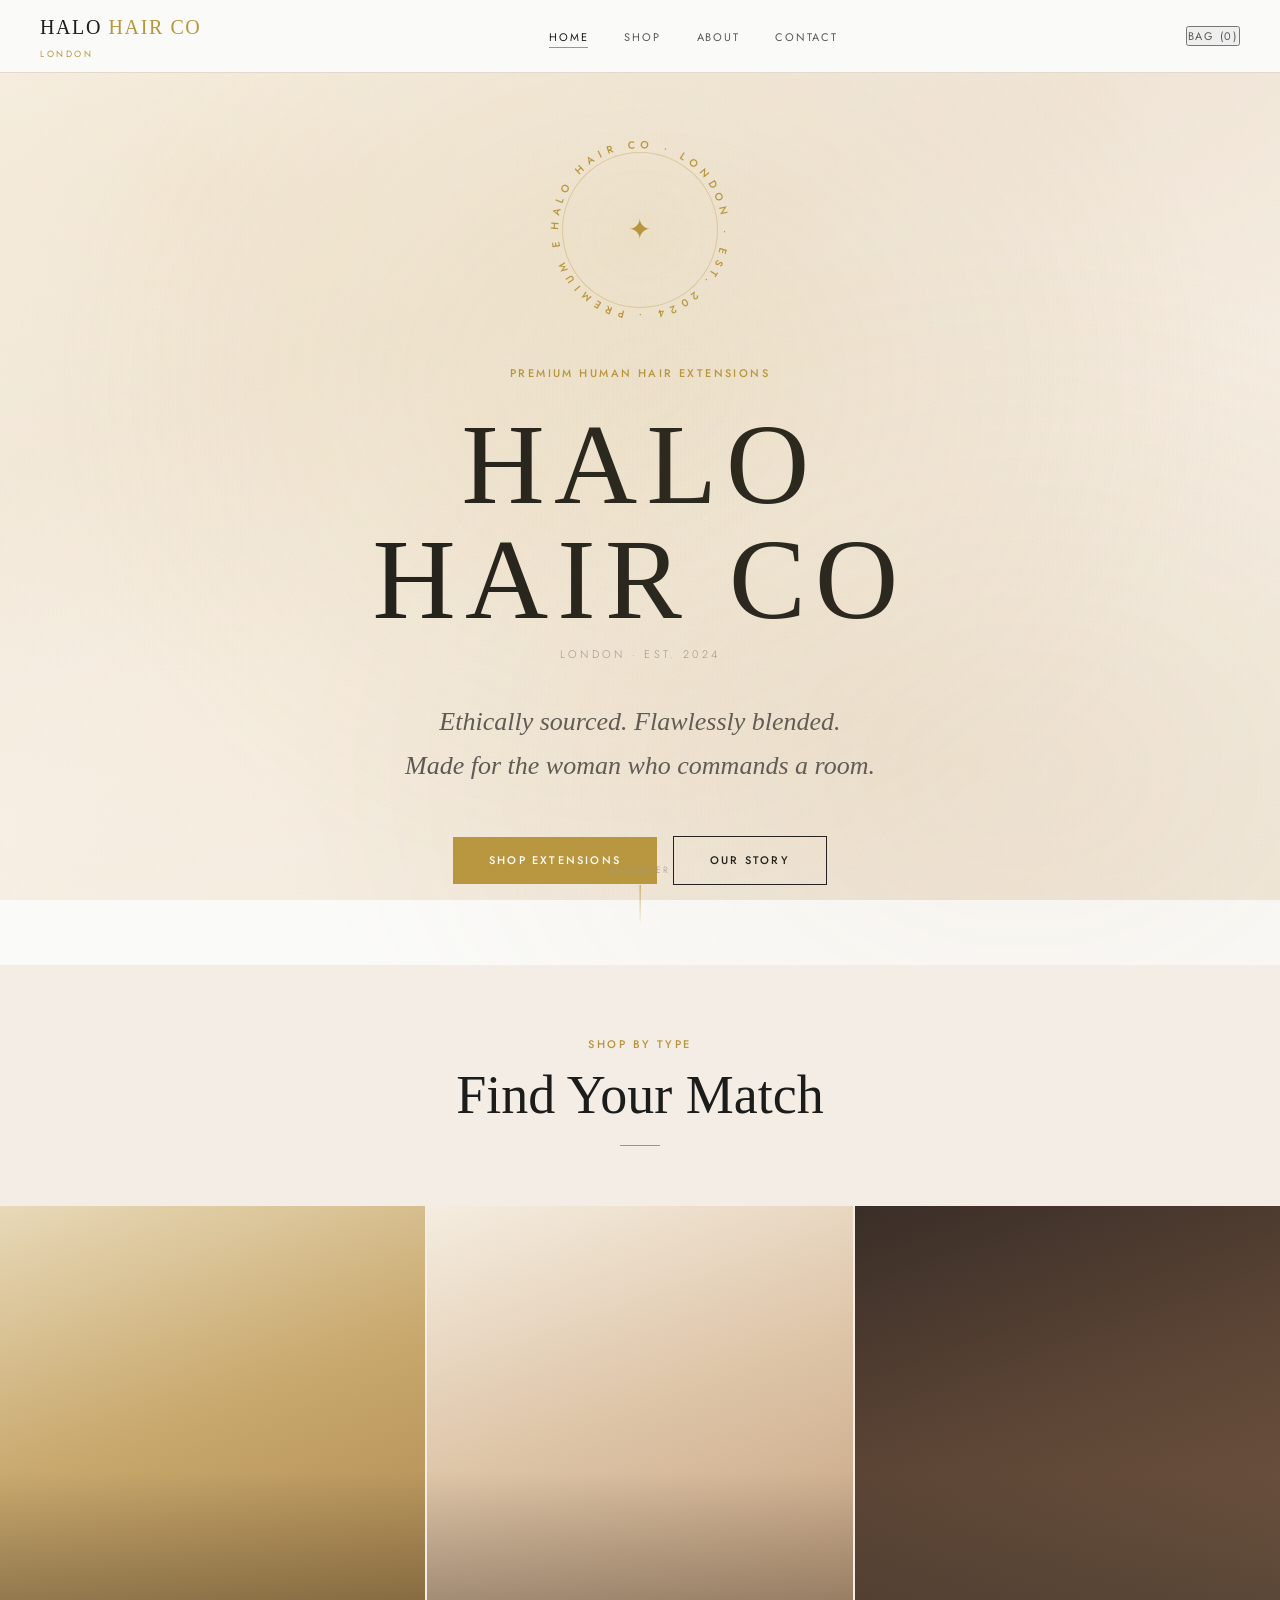
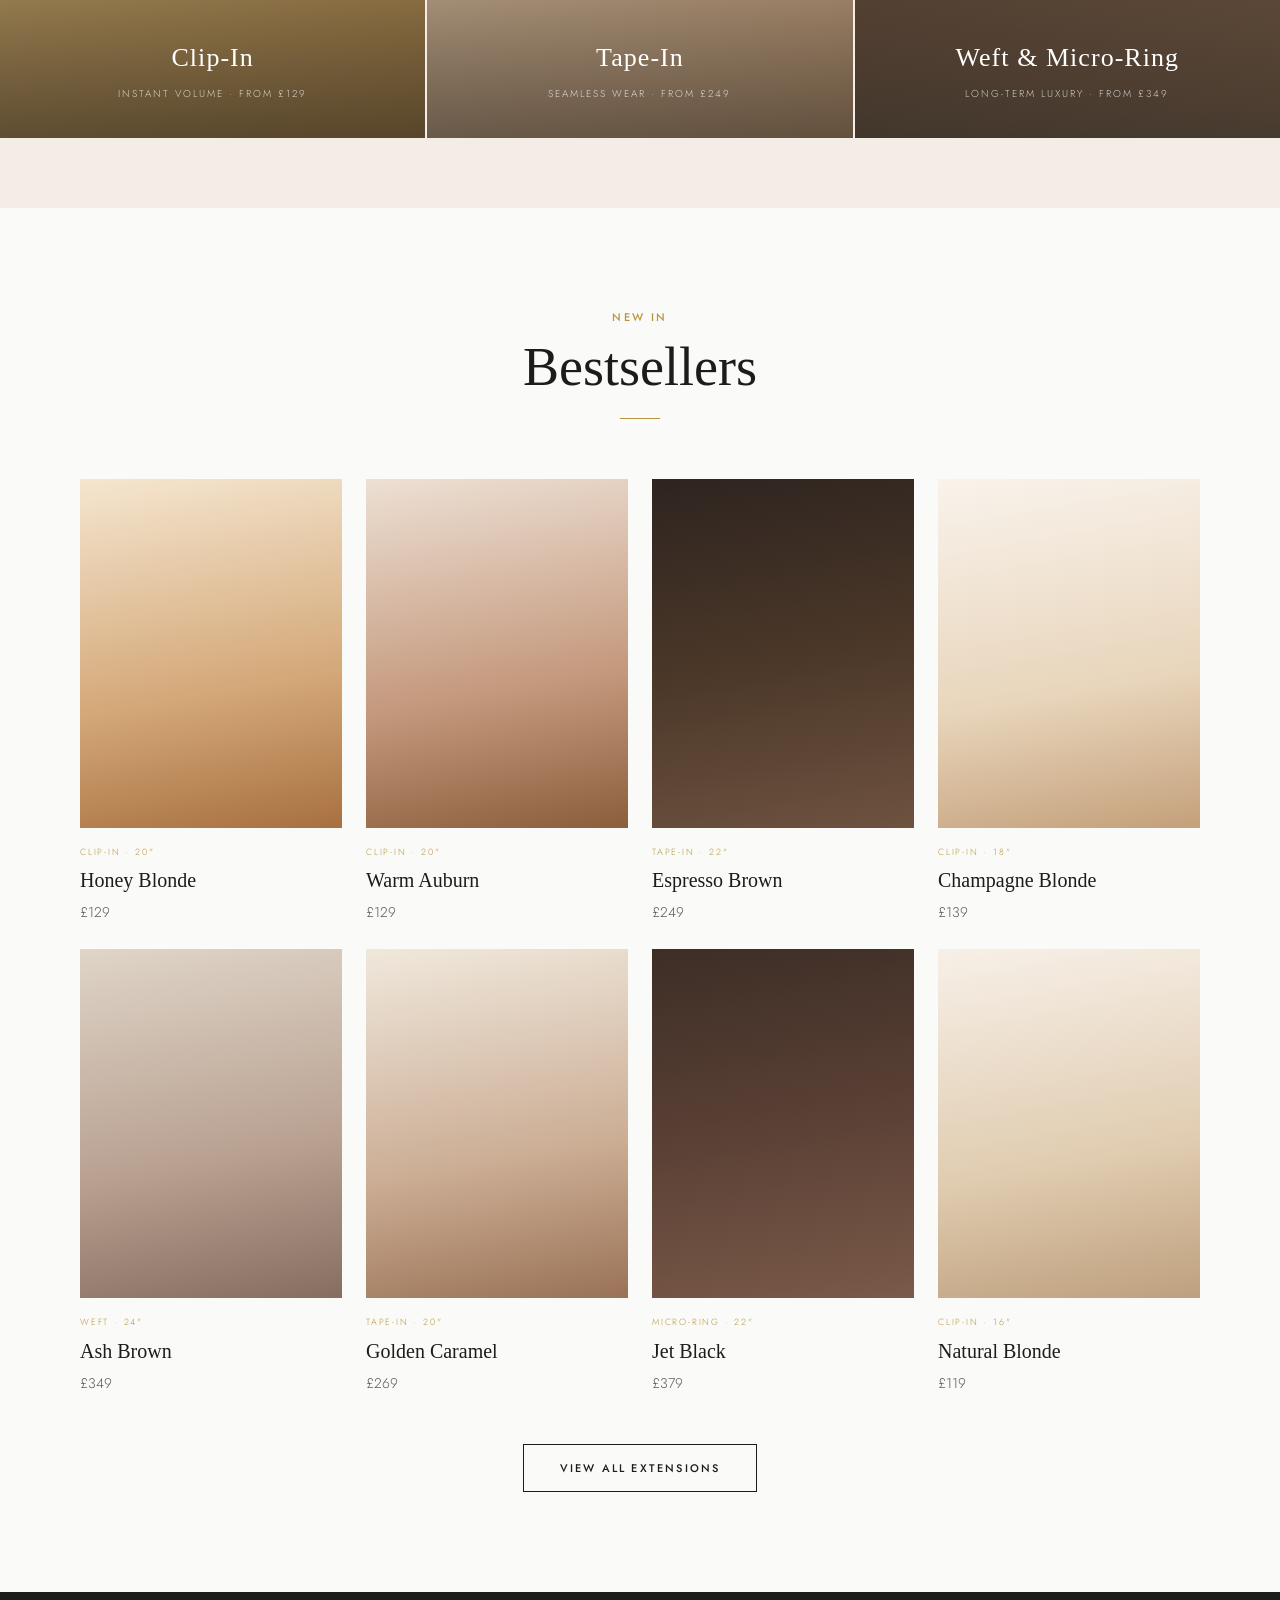
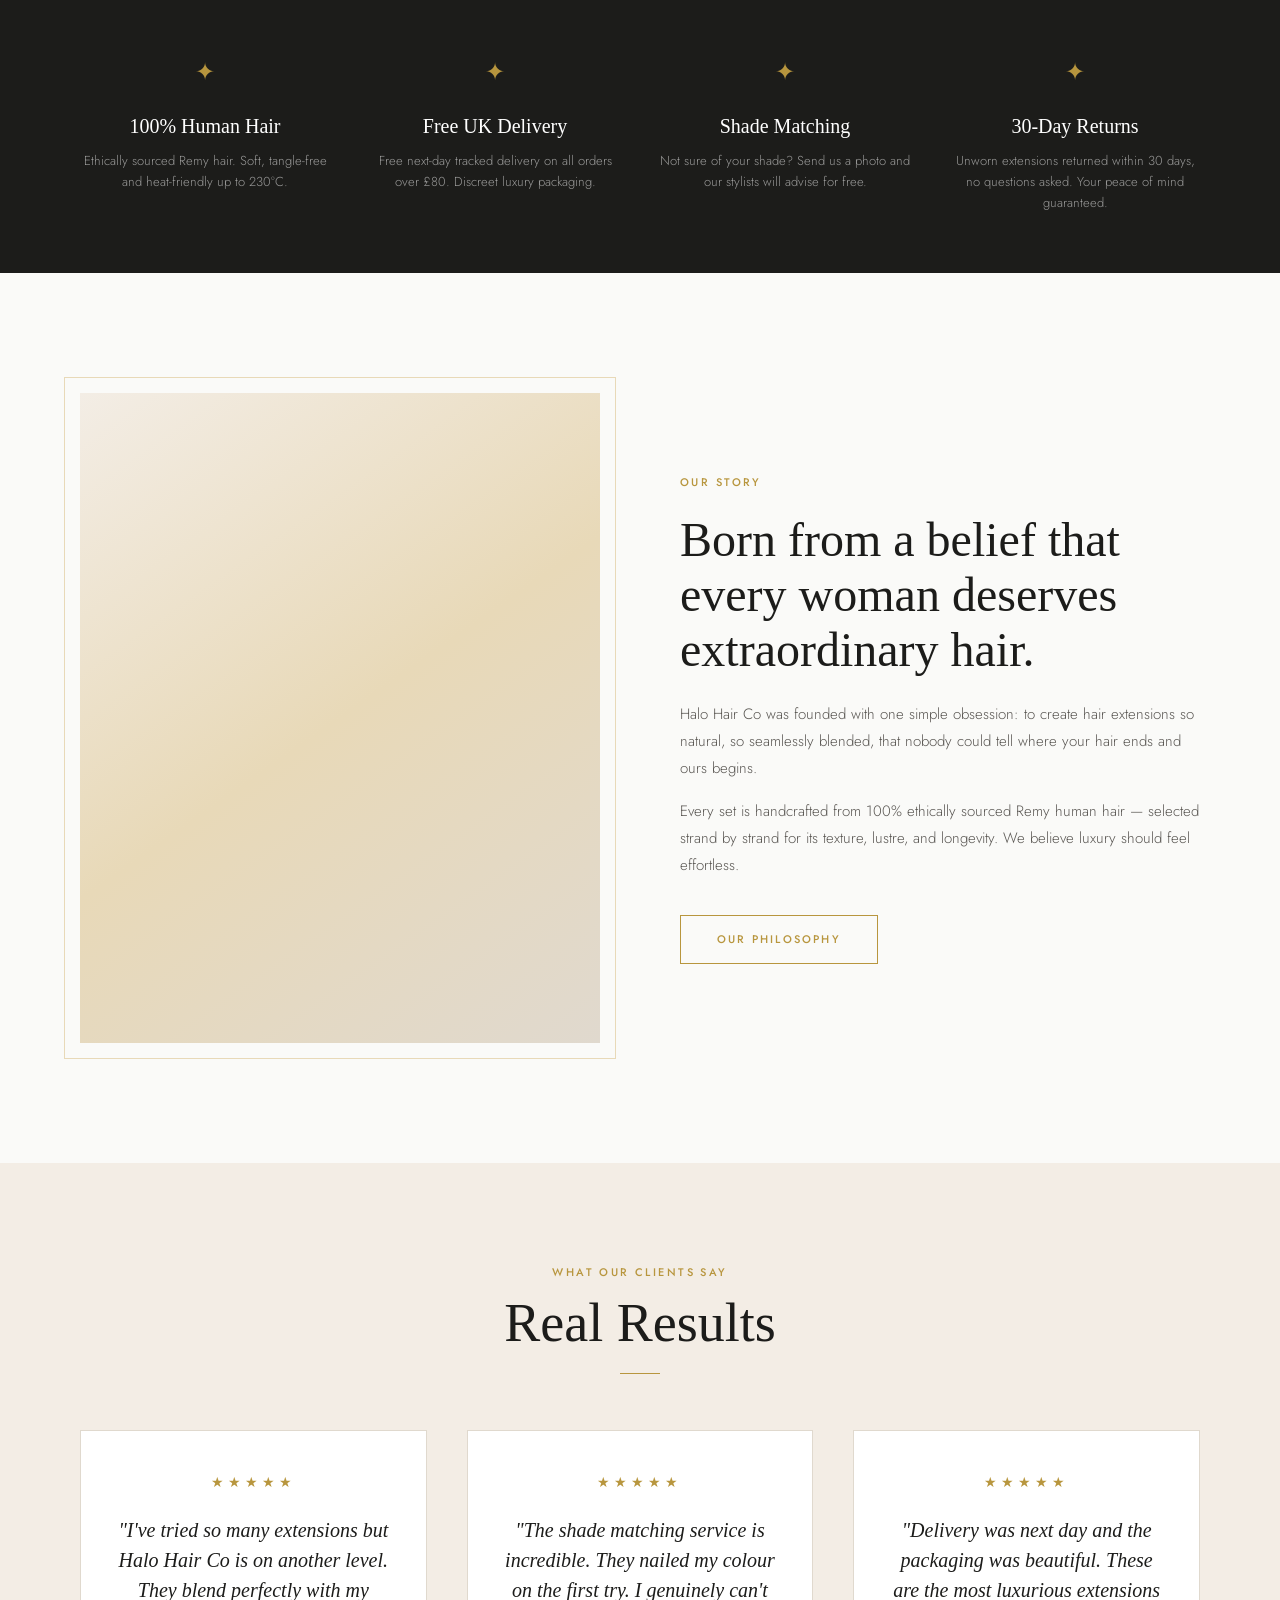
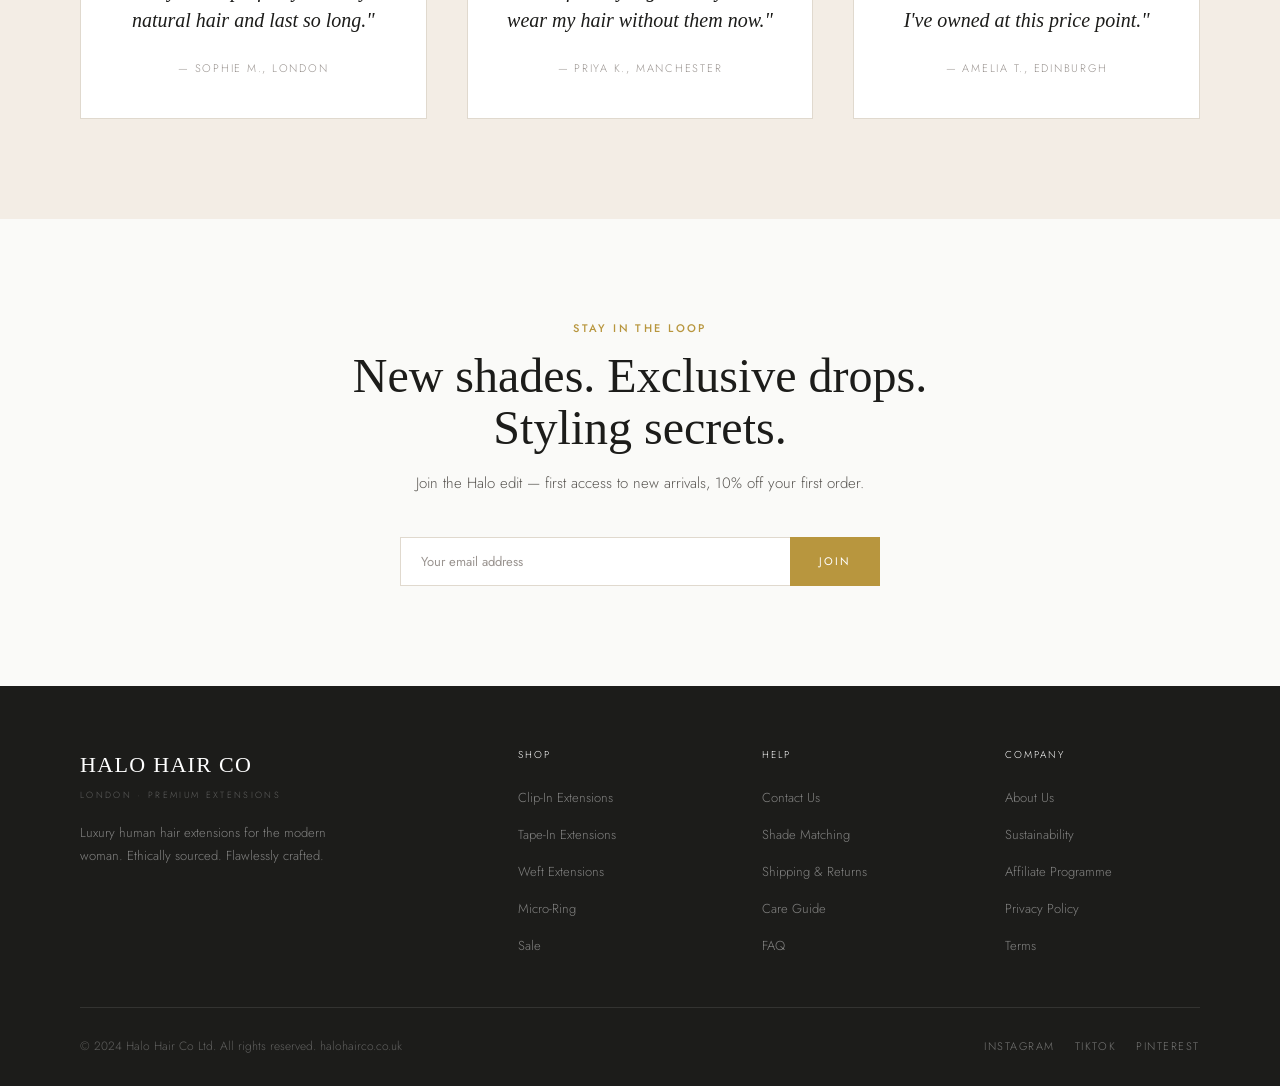
==== commit de893407: "Add spinning badge and richer warm background to homepage - body::before/after: radial gradient blob" ====
--- a/index.html
+++ b/index.html
@@ -56,6 +56,24 @@
   <!-- ── HERO ── -->
   <section class="hero" id="hero">
     <div>
+
+      <!-- Spinning halo badge -->
+      <div class="hero__badge">
+        <div class="hero__badge-ring">
+          <svg viewBox="0 0 220 220" xmlns="http://www.w3.org/2000/svg">
+            <defs>
+              <path id="circlePath" d="M110,110 m-82,0 a82,82 0 1,1 164,0 a82,82 0 1,1 -164,0"/>
+            </defs>
+            <text font-family="Jost, sans-serif" font-size="10.5" font-weight="500" letter-spacing="5.8" fill="#B8963E" text-anchor="start">
+              <textPath href="#circlePath">HALO HAIR CO · LONDON · EST. 2024 · PREMIUM EXTENSIONS ·</textPath>
+            </text>
+          </svg>
+        </div>
+        <div class="hero__badge-center">
+          <span class="hero__badge-icon">✦</span>
+        </div>
+      </div>
+
       <p class="label hero__eyebrow">Premium Human Hair Extensions</p>
       <h1 class="hero__title">HALO<br>HAIR CO</h1>
       <p class="hero__subtitle">London · Est. 2024</p>
--- a/css/style.css
+++ b/css/style.css
@@ -32,6 +32,31 @@
   -webkit-font-smoothing: antialiased;
 }
 
+/* ── GLOBAL BACKGROUND ──────────────────────────────── */
+body::before {
+  content: '';
+  position: fixed;
+  inset: 0;
+  z-index: -2;
+  background:
+    radial-gradient(ellipse at 15% 20%, rgba(220,185,120,0.18) 0%, transparent 50%),
+    radial-gradient(ellipse at 85% 10%, rgba(210,170,130,0.14) 0%, transparent 45%),
+    radial-gradient(ellipse at 70% 85%, rgba(190,155,110,0.13) 0%, transparent 50%),
+    radial-gradient(ellipse at 20% 80%, rgba(230,200,160,0.12) 0%, transparent 45%),
+    linear-gradient(160deg, #FAF6EF 0%, #F5EEE3 35%, #F8F2E8 60%, #F3ECE0 100%);
+  pointer-events: none;
+}
+
+body::after {
+  content: '';
+  position: fixed;
+  inset: 0;
+  z-index: -1;
+  background-image: url("data:image/svg+xml,%3Csvg xmlns='http://www.w3.org/2000/svg' width='300' height='300'%3E%3Cfilter id='n'%3E%3CfeTurbulence type='fractalNoise' baseFrequency='0.75' numOctaves='4' stitchTiles='stitch'/%3E%3CfeColorMatrix type='saturate' values='0'/%3E%3C/filter%3E%3Crect width='300' height='300' filter='url(%23n)' opacity='0.03'/%3E%3C/svg%3E");
+  pointer-events: none;
+  opacity: 0.6;
+}
+
 a { color: inherit; text-decoration: none; }
 img { display: block; max-width: 100%; }
 
@@ -255,7 +280,7 @@
   justify-content: center;
   text-align: center;
   padding: 120px 40px 80px;
-  background: var(--bg);
+  background: transparent;
   position: relative;
   overflow: hidden;
 }
@@ -264,8 +289,54 @@
   content: '';
   position: absolute;
   inset: 0;
-  background: radial-gradient(ellipse at 50% 60%, rgba(184,150,62,0.07) 0%, transparent 70%);
+  background:
+    radial-gradient(ellipse at 50% 40%, rgba(184,150,62,0.10) 0%, transparent 65%),
+    radial-gradient(ellipse at 80% 80%, rgba(210,170,120,0.08) 0%, transparent 50%);
   pointer-events: none;
+}
+
+/* ── SPINNING HALO BADGE ─────────────────────────────── */
+.hero__badge {
+  position: relative;
+  width: 220px;
+  height: 220px;
+  margin: 0 auto 24px;
+}
+
+.hero__badge-ring {
+  position: absolute;
+  inset: 0;
+  animation: halo-spin 18s linear infinite;
+}
+
+.hero__badge-ring svg {
+  width: 100%;
+  height: 100%;
+}
+
+.hero__badge-center {
+  position: absolute;
+  inset: 32px;
+  border-radius: 50%;
+  border: 1px solid rgba(184,150,62,0.35);
+  display: flex;
+  align-items: center;
+  justify-content: center;
+  background: radial-gradient(circle, rgba(232,217,184,0.25) 0%, transparent 70%);
+}
+
+.hero__badge-icon {
+  font-family: 'Cormorant Garant', serif;
+  font-size: 28px;
+  font-weight: 300;
+  color: var(--gold);
+  line-height: 1;
+  letter-spacing: 0.04em;
+}
+
+@keyframes halo-spin {
+  from { transform: rotate(0deg); }
+  to   { transform: rotate(360deg); }
 }
 
 .hero__eyebrow {
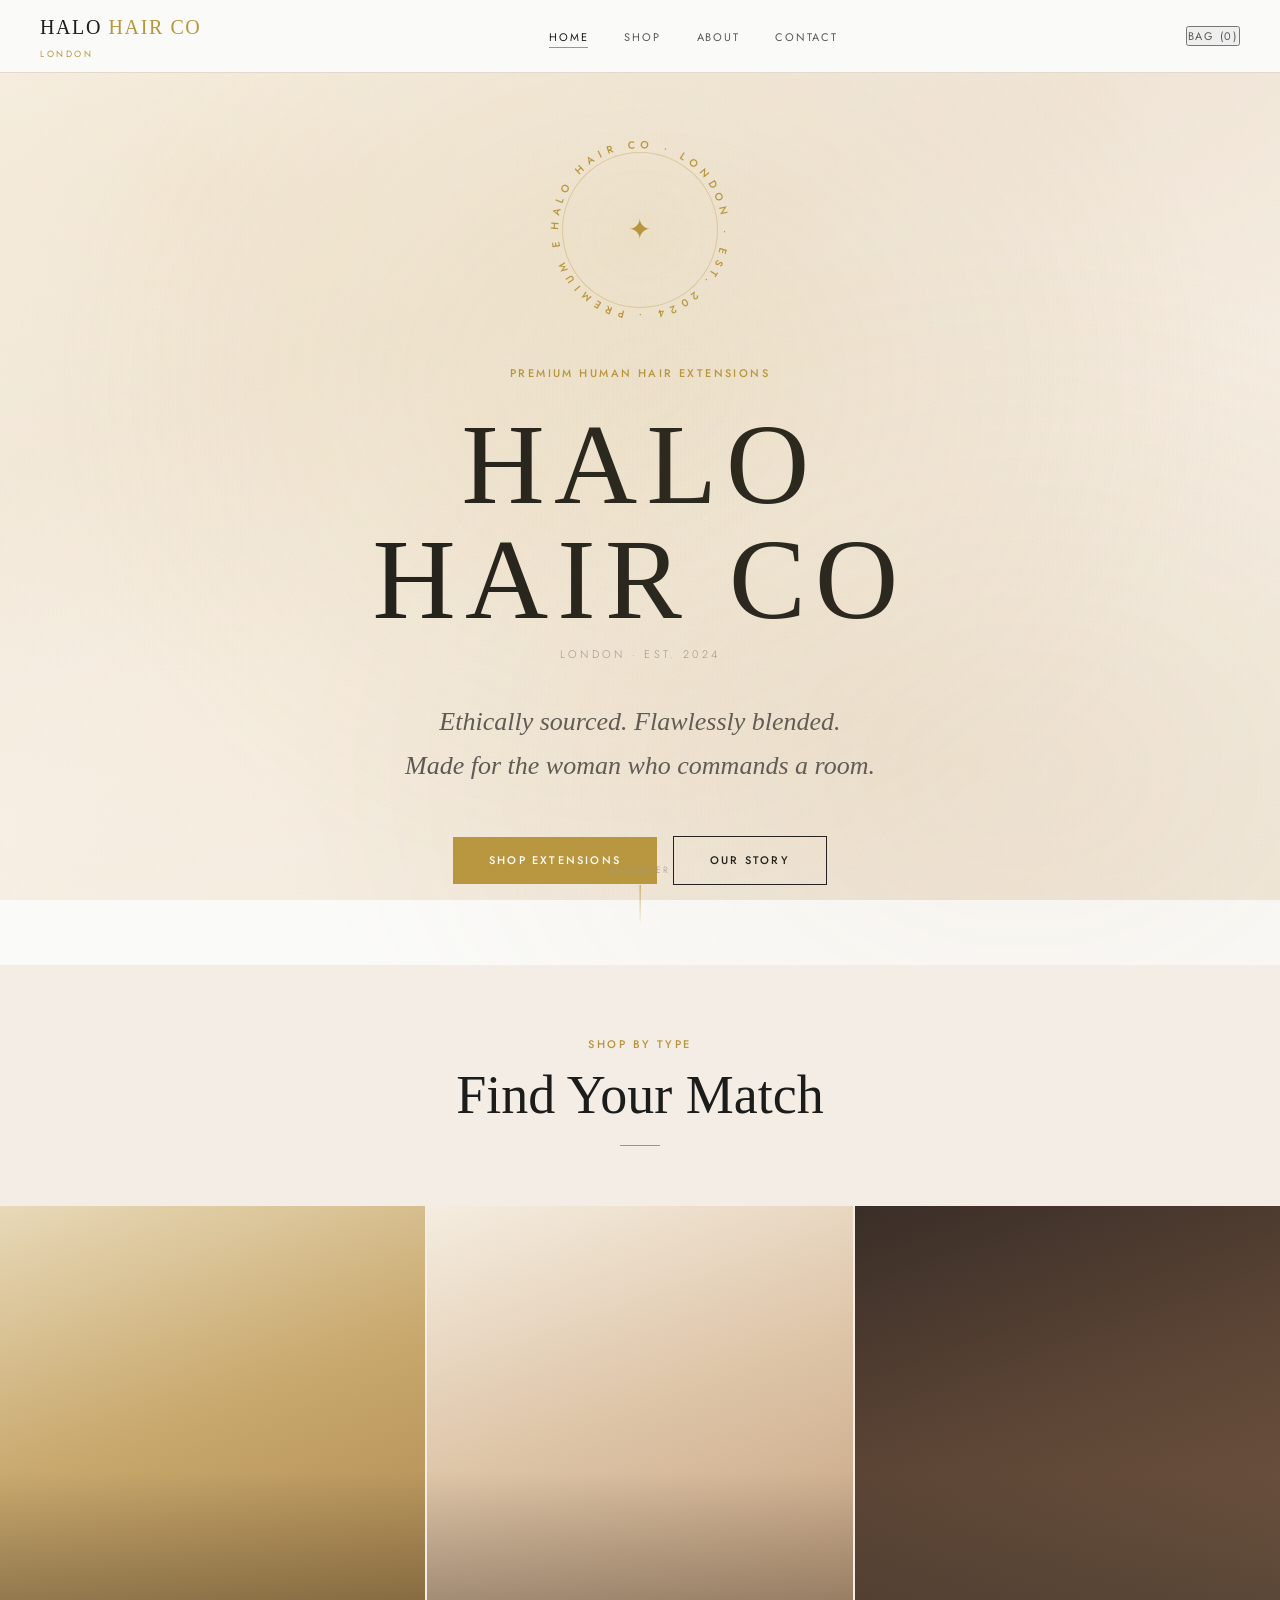
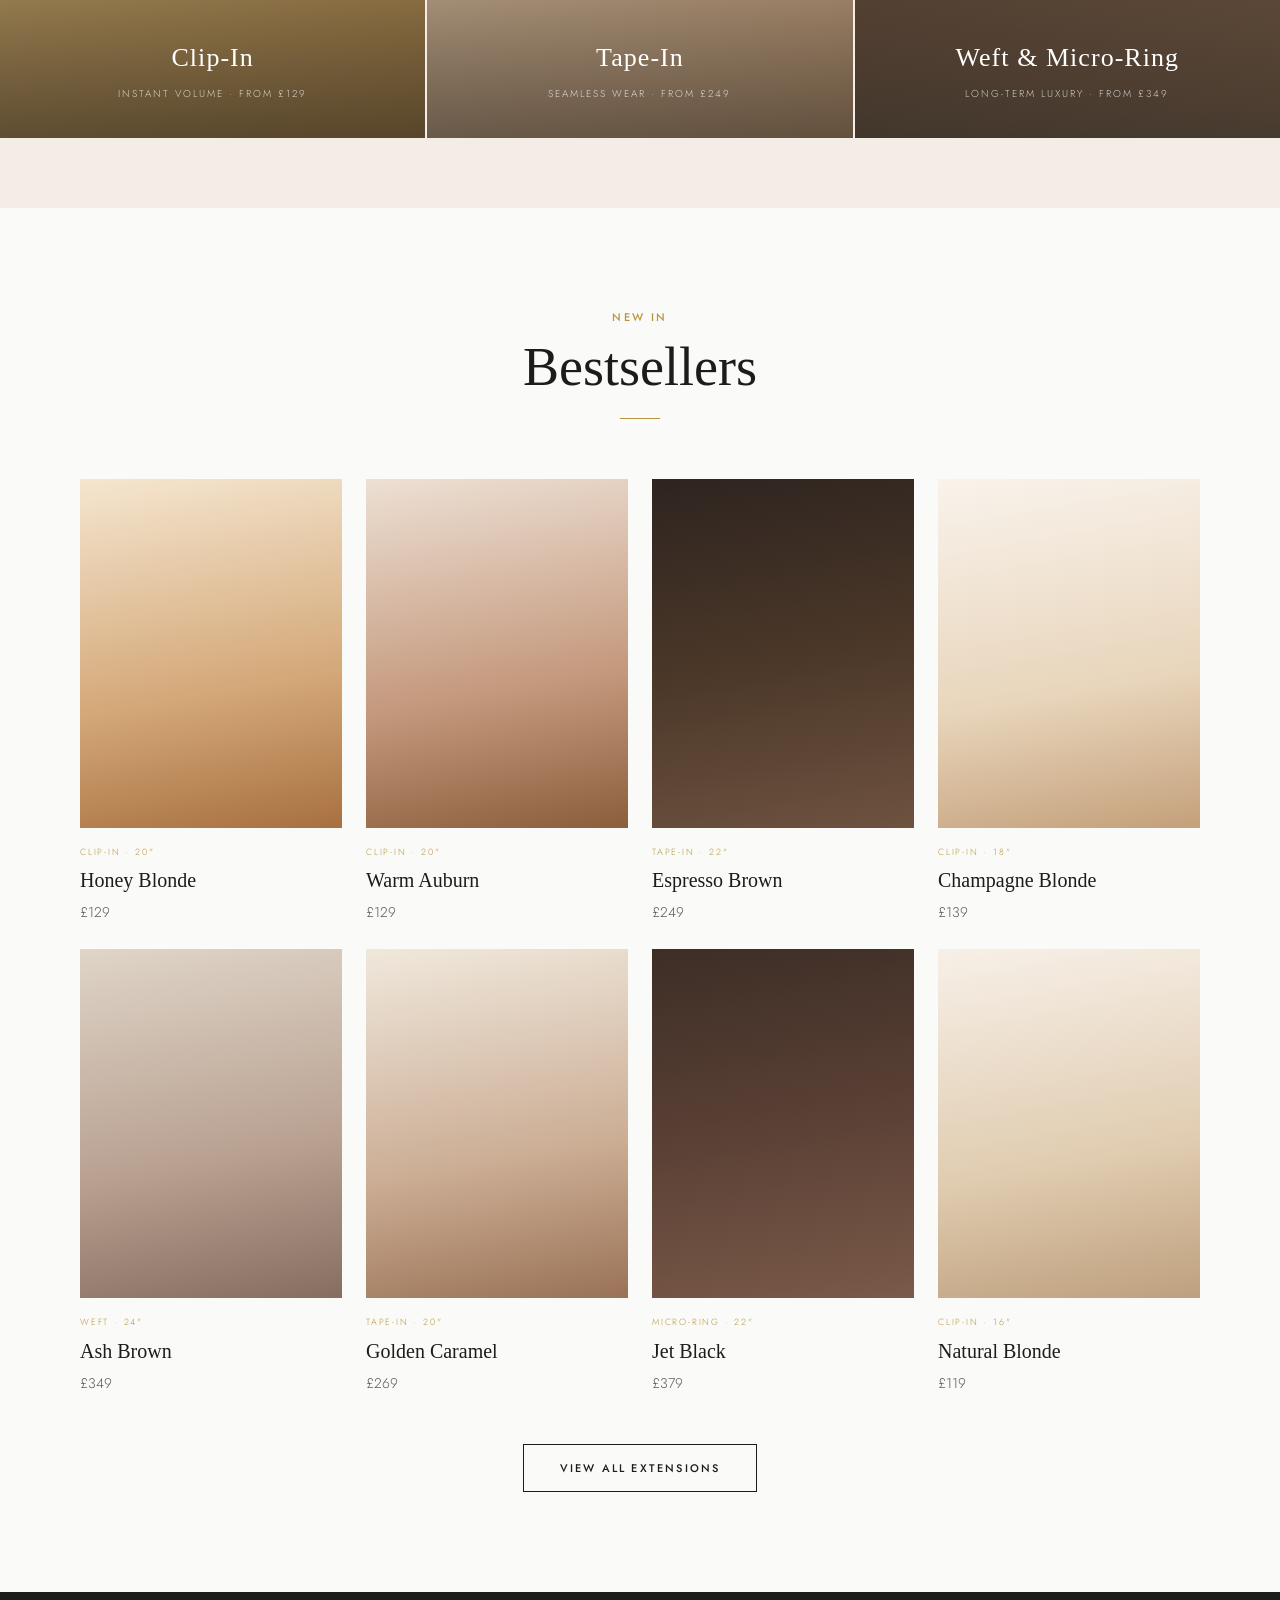
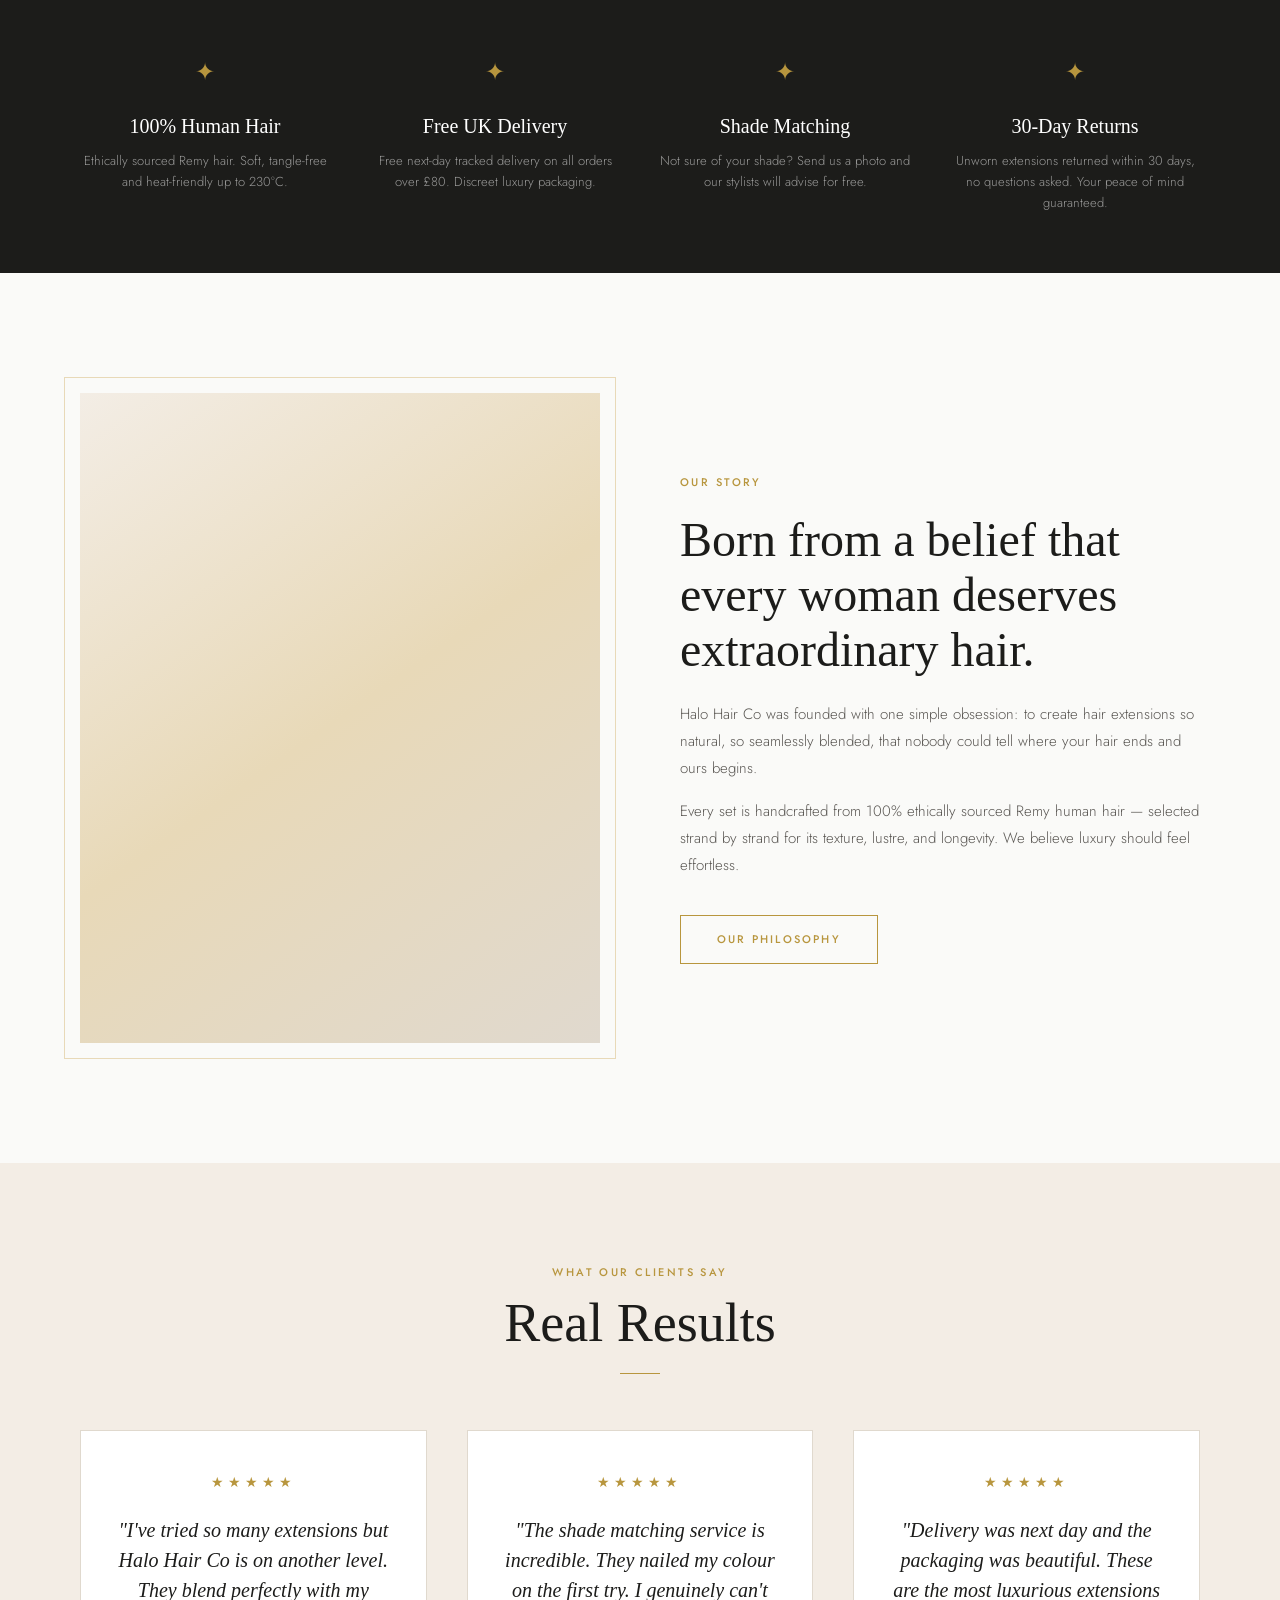
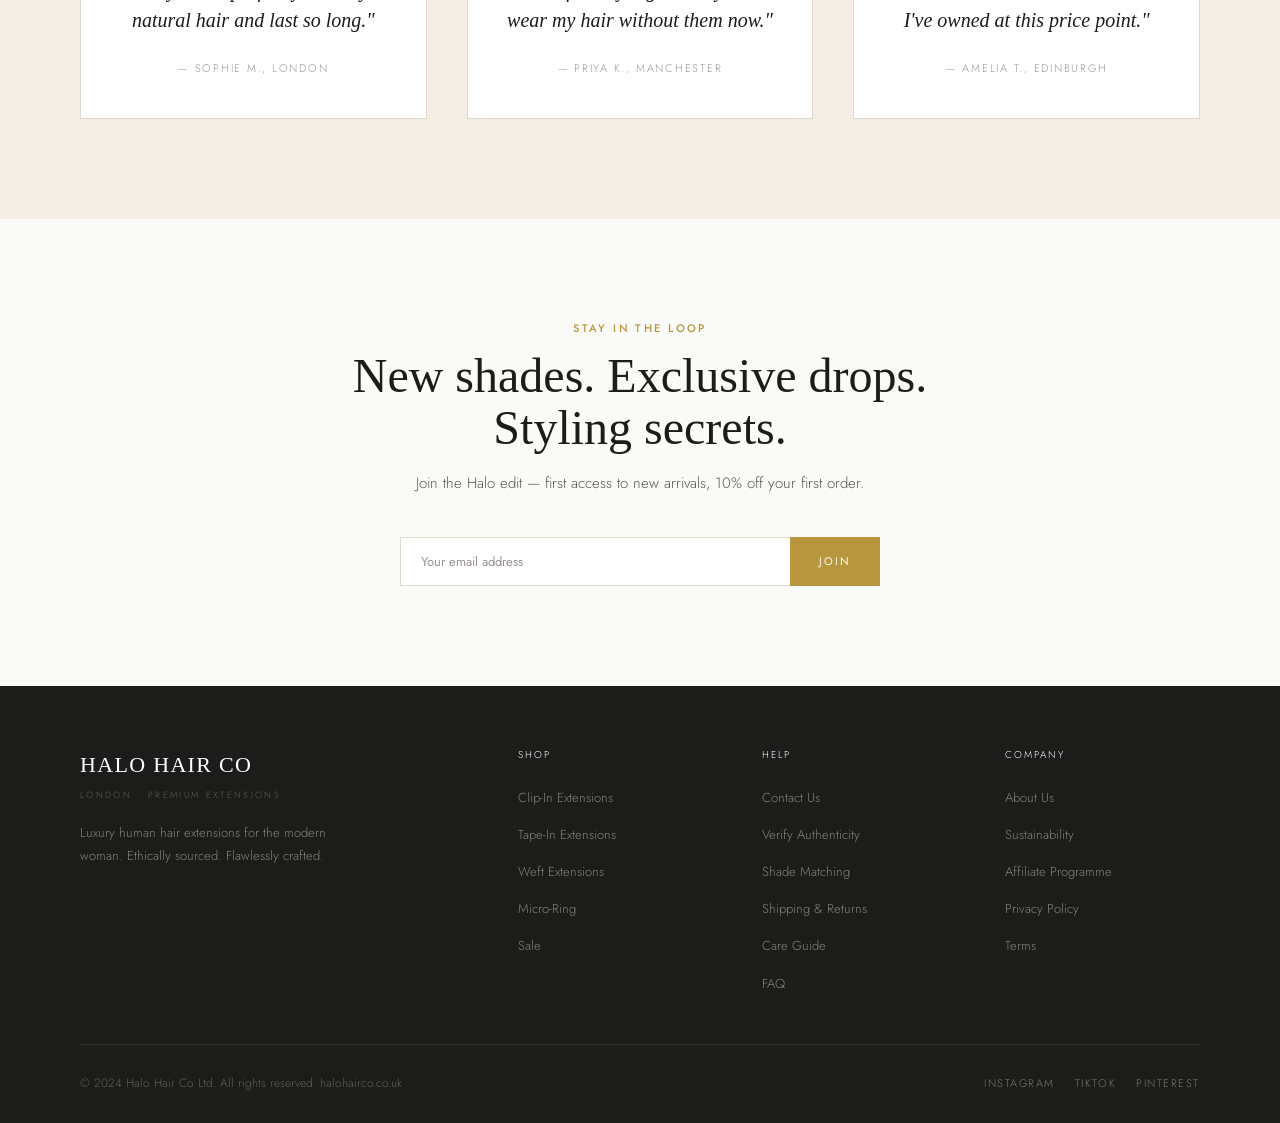
==== commit 14f9072c: "Add certificate of authenticity verification page - verify.html: customers enter code (format HHC-XX" ====
--- a/index.html
+++ b/index.html
@@ -328,6 +328,7 @@
           <p class="footer__col-title">Help</p>
           <ul class="footer__links">
             <li><a href="contact.html">Contact Us</a></li>
+            <li><a href="verify.html">Verify Authenticity</a></li>
             <li><a href="#">Shade Matching</a></li>
             <li><a href="#">Shipping & Returns</a></li>
             <li><a href="#">Care Guide</a></li>
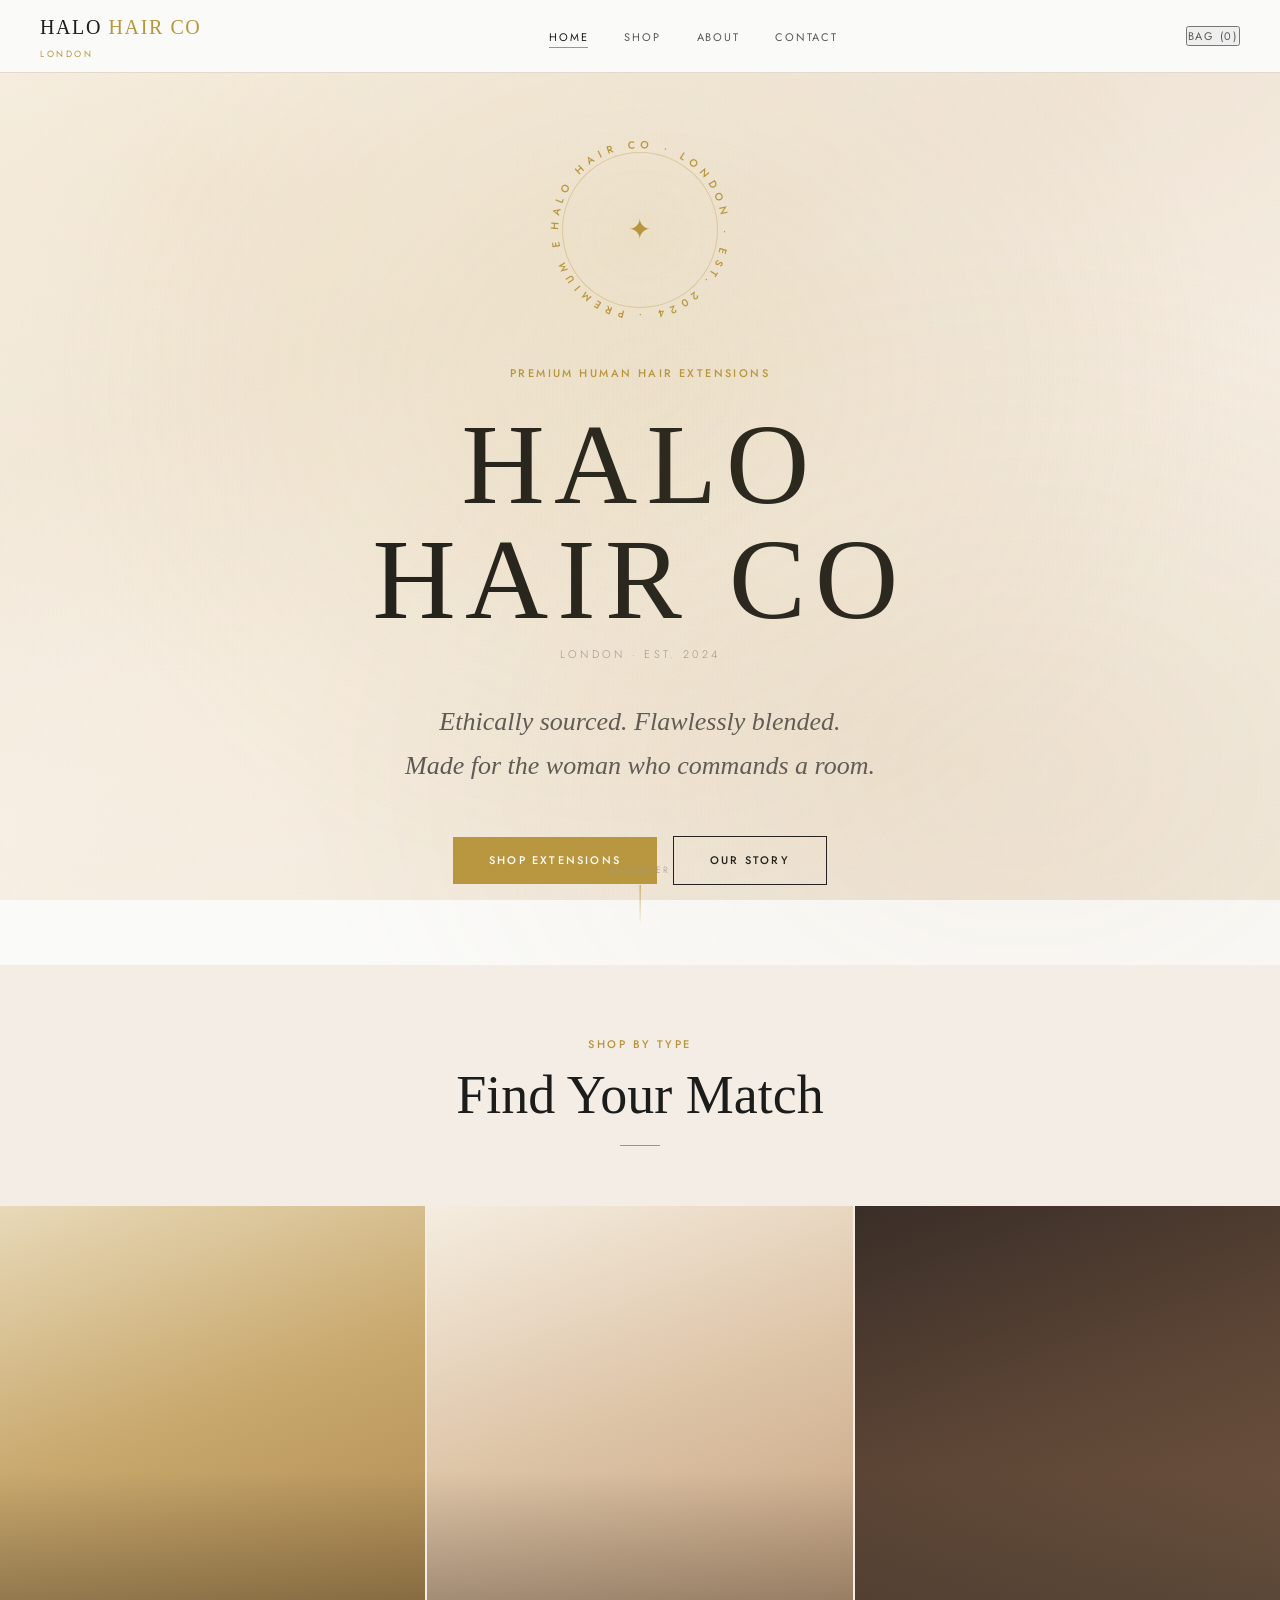
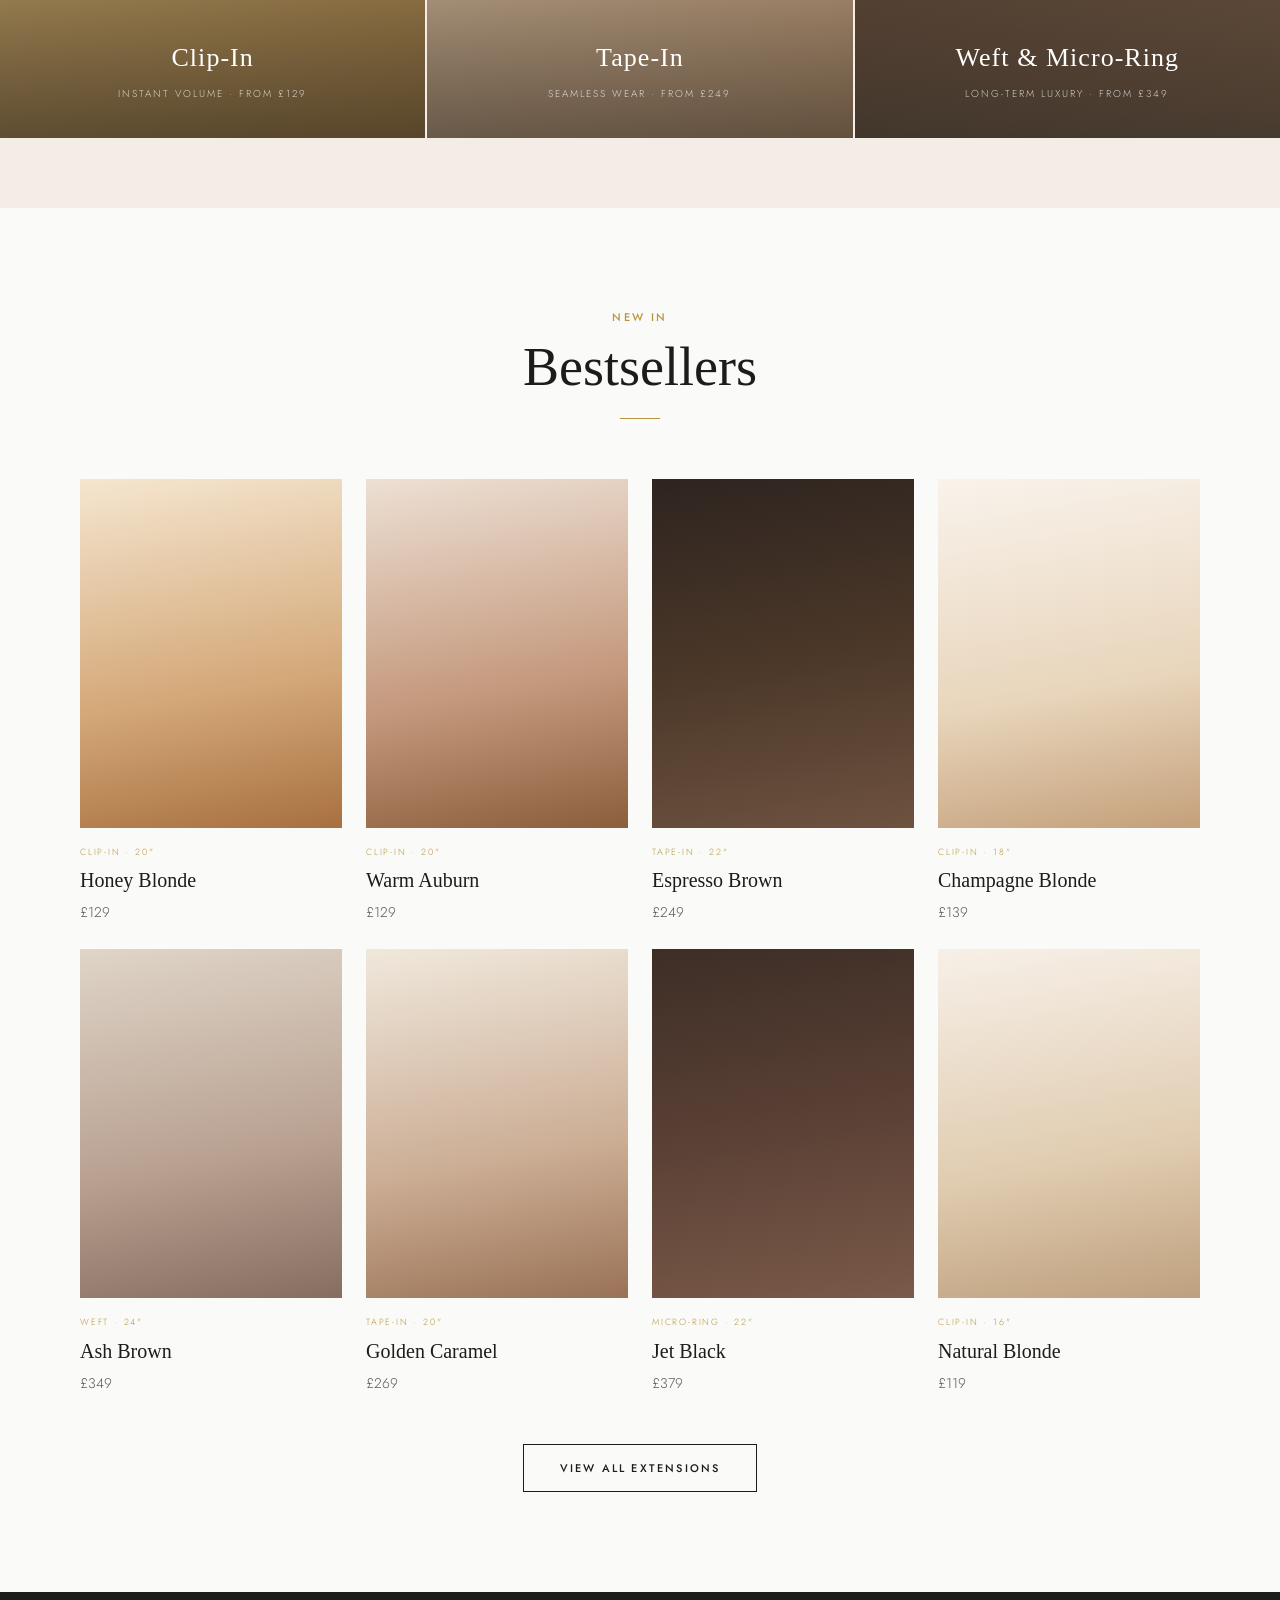
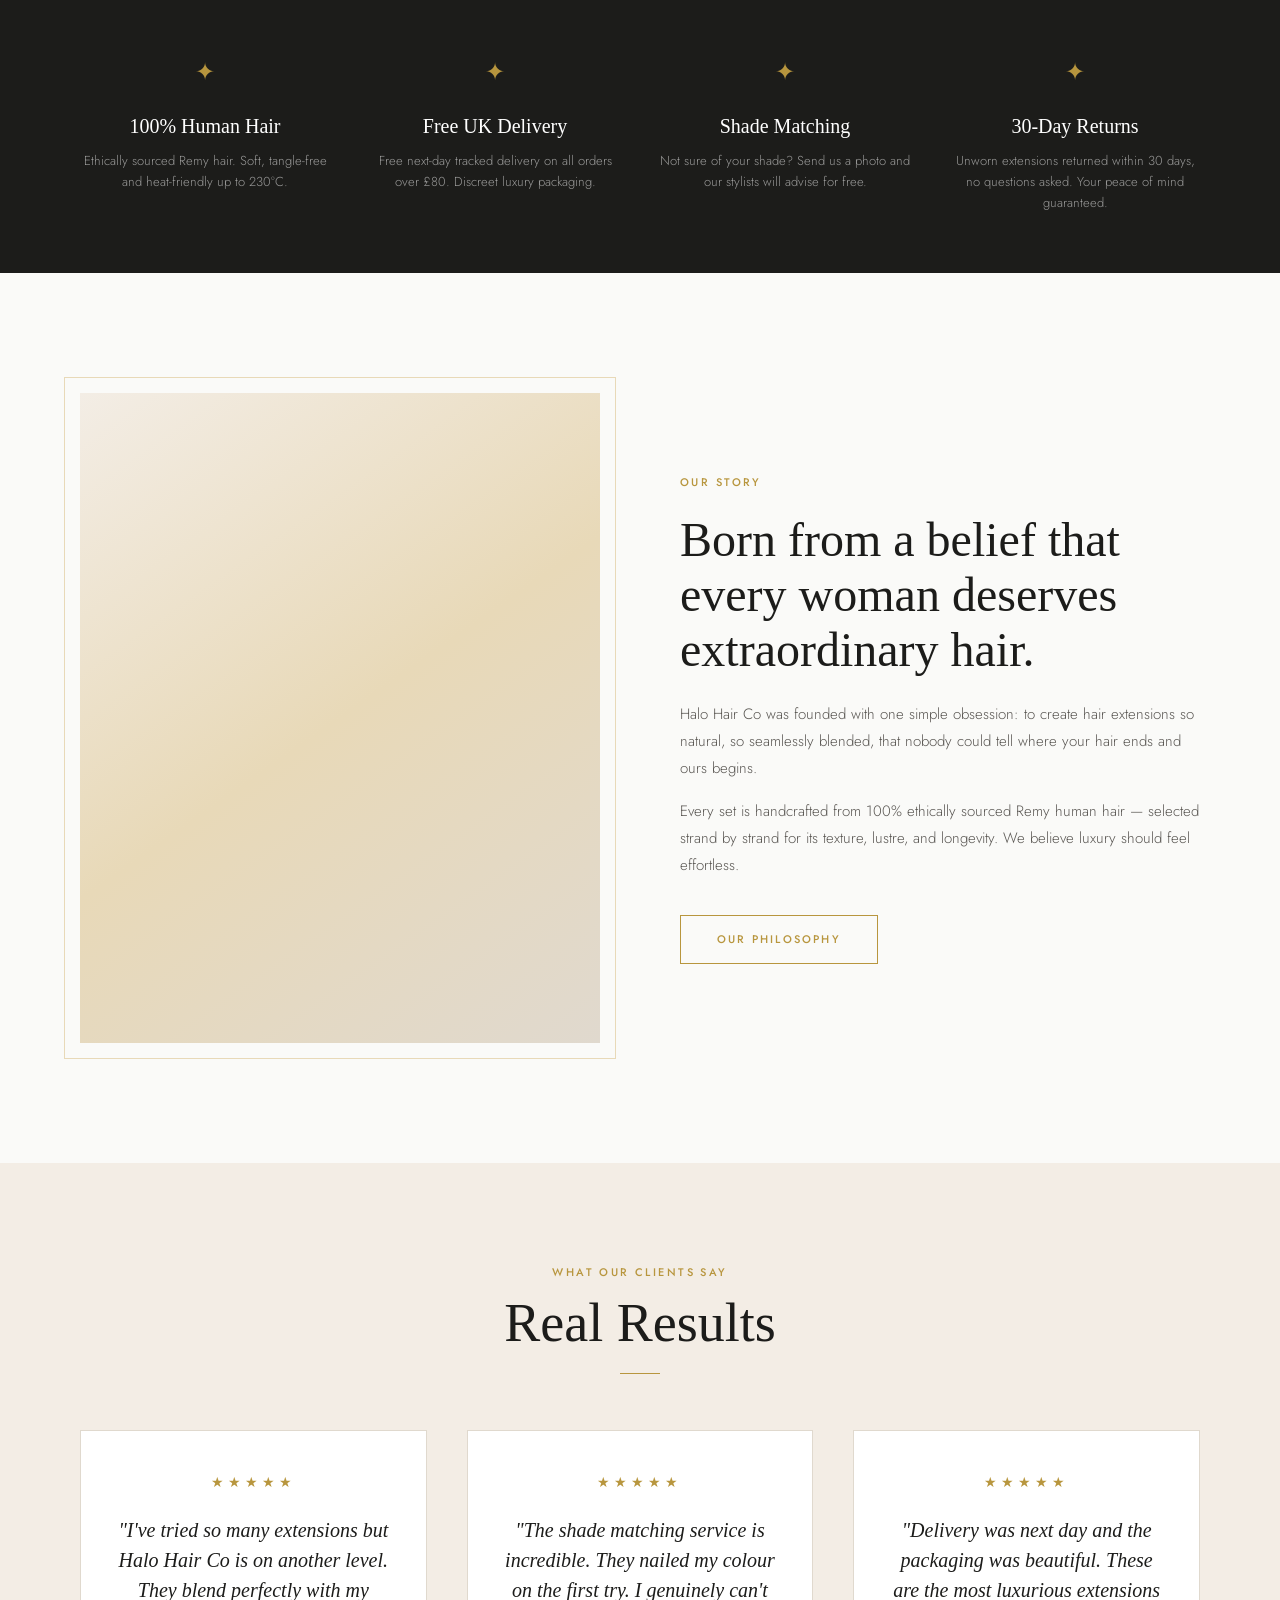
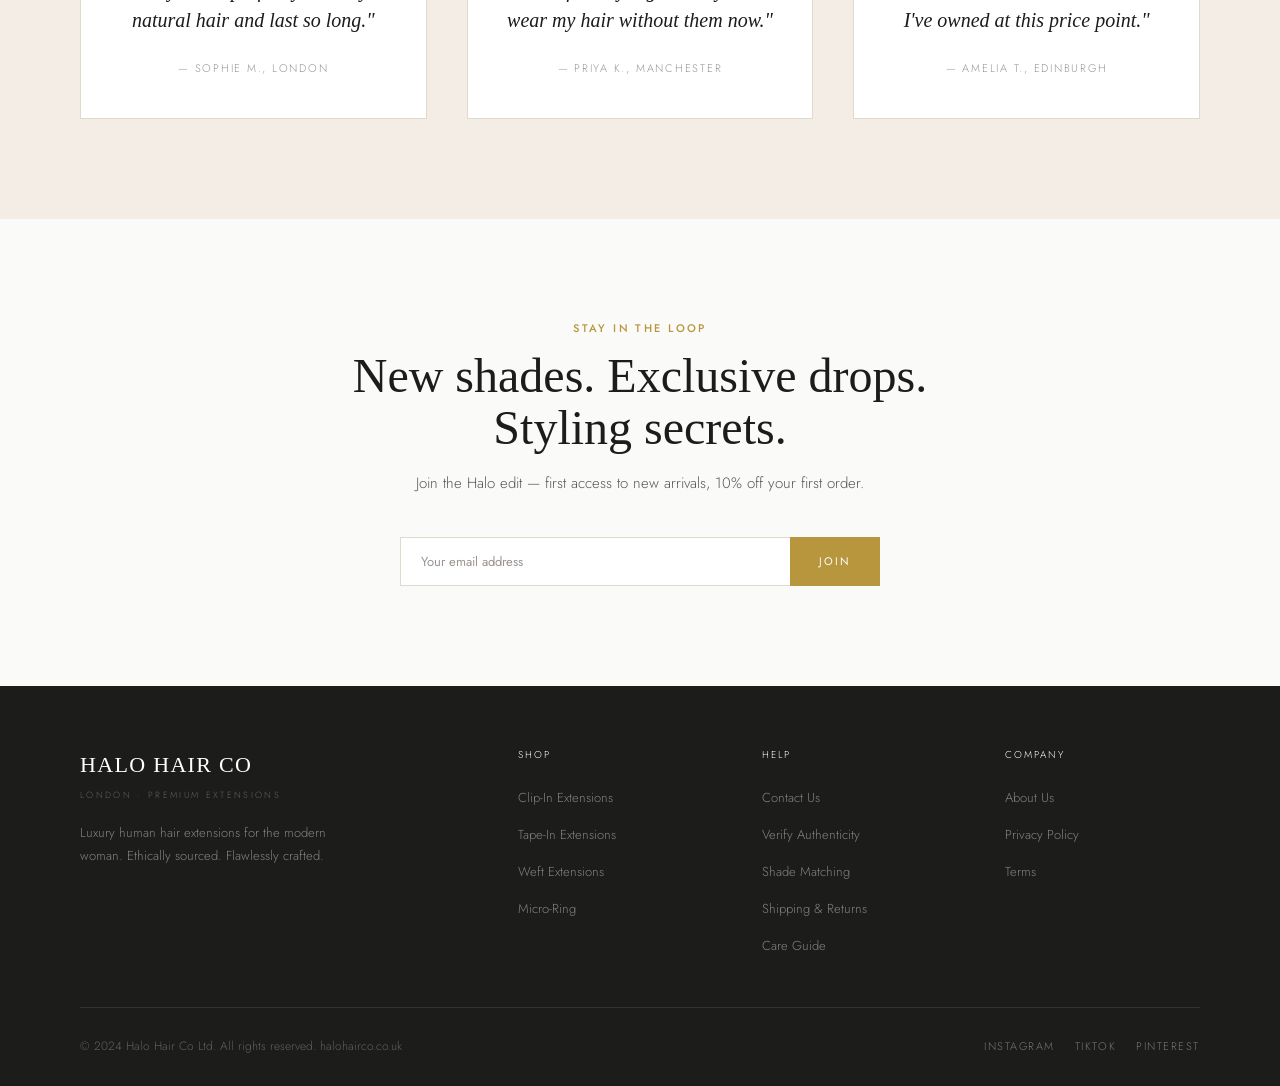
==== commit 1b61ec3f: "Full site audit fixes - Fix Shipping & Returns link (href="#" → shipping.html) across all pages - Re" ====
--- a/index.html
+++ b/index.html
@@ -321,7 +321,6 @@
             <li><a href="shop.html?type=tape-in">Tape-In Extensions</a></li>
             <li><a href="shop.html?type=weft">Weft Extensions</a></li>
             <li><a href="shop.html?type=micro-ring">Micro-Ring</a></li>
-            <li><a href="shop.html?sale=true">Sale</a></li>
           </ul>
         </div>
         <div>
@@ -329,20 +328,17 @@
           <ul class="footer__links">
             <li><a href="contact.html">Contact Us</a></li>
             <li><a href="verify.html">Verify Authenticity</a></li>
-            <li><a href="#">Shade Matching</a></li>
-            <li><a href="#">Shipping & Returns</a></li>
-            <li><a href="#">Care Guide</a></li>
-            <li><a href="#">FAQ</a></li>
+            <li><a href="shade-matching.html">Shade Matching</a></li>
+            <li><a href="shipping.html">Shipping & Returns</a></li>
+            <li><a href="care-guide.html">Care Guide</a></li>
           </ul>
         </div>
         <div>
           <p class="footer__col-title">Company</p>
           <ul class="footer__links">
             <li><a href="about.html">About Us</a></li>
-            <li><a href="#">Sustainability</a></li>
-            <li><a href="#">Affiliate Programme</a></li>
-            <li><a href="#">Privacy Policy</a></li>
-            <li><a href="#">Terms</a></li>
+            <li><a href="privacy.html">Privacy Policy</a></li>
+            <li><a href="terms.html">Terms</a></li>
           </ul>
         </div>
       </div>
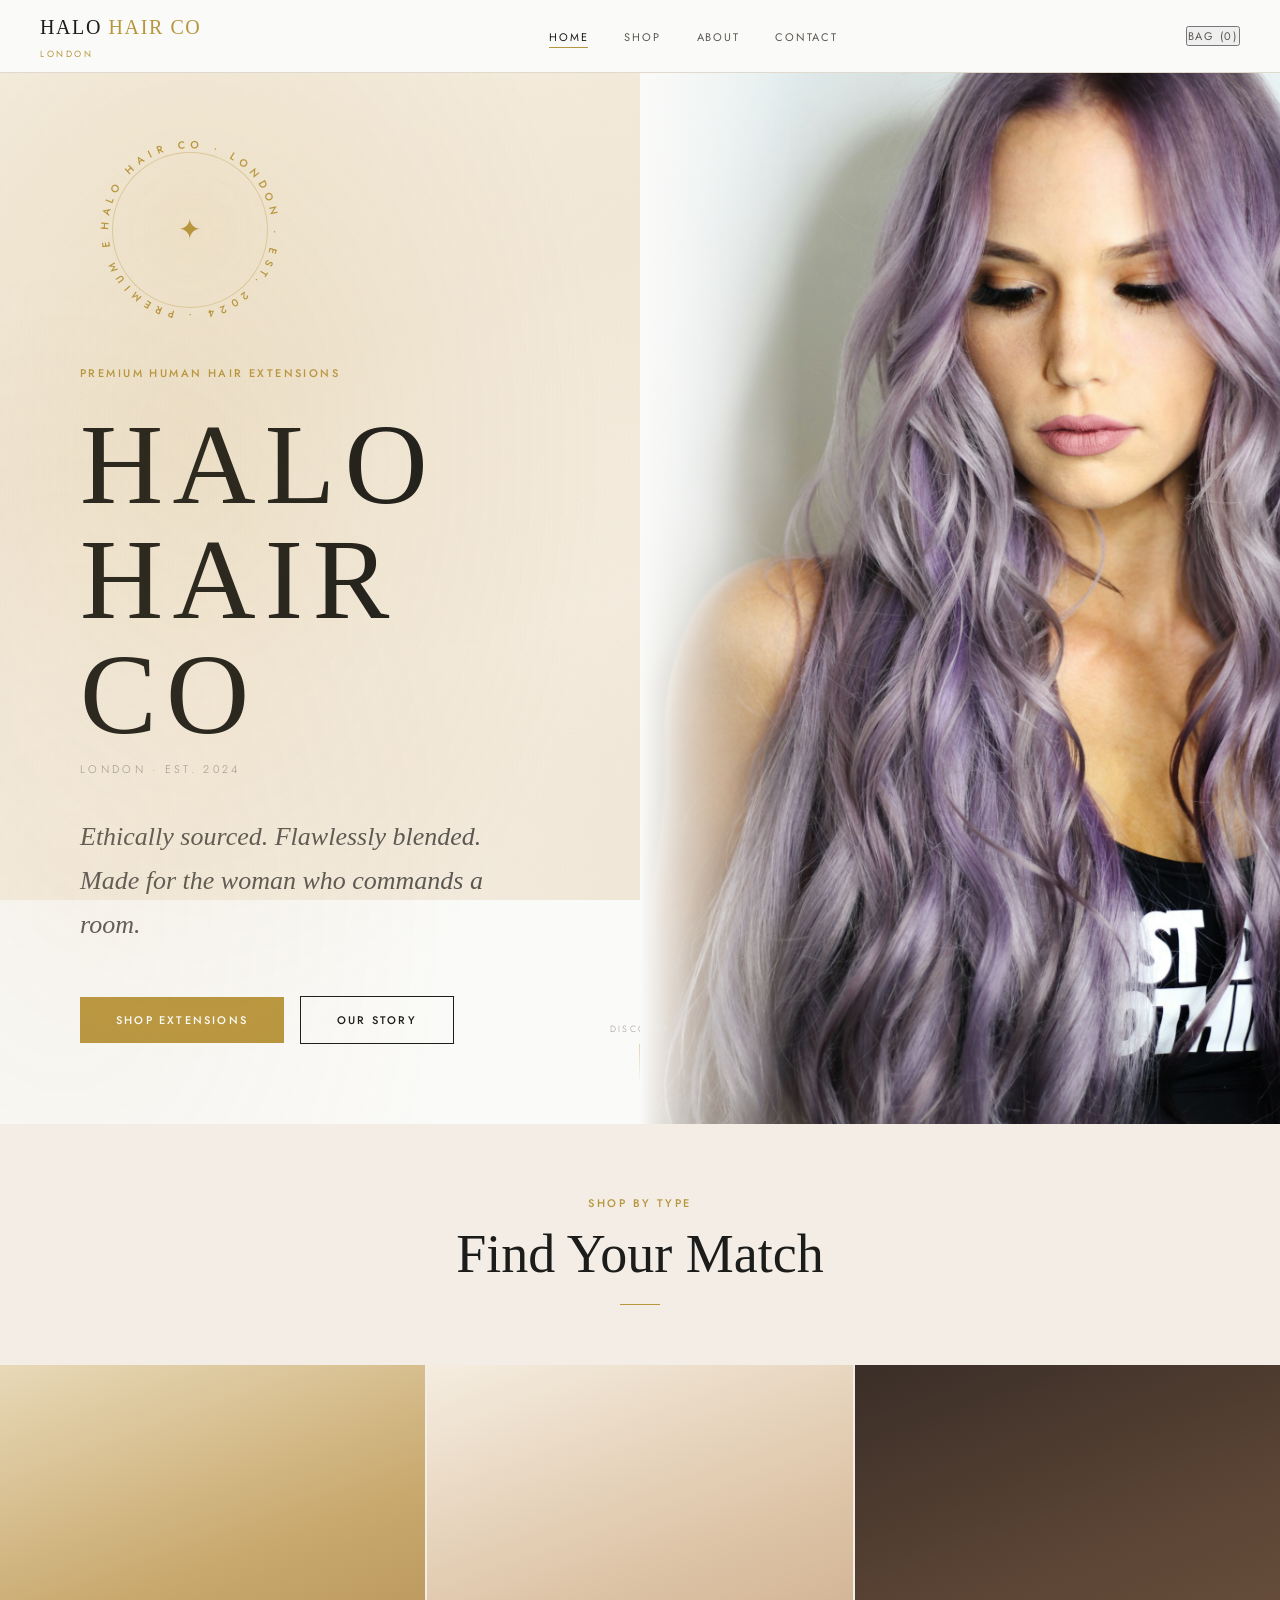
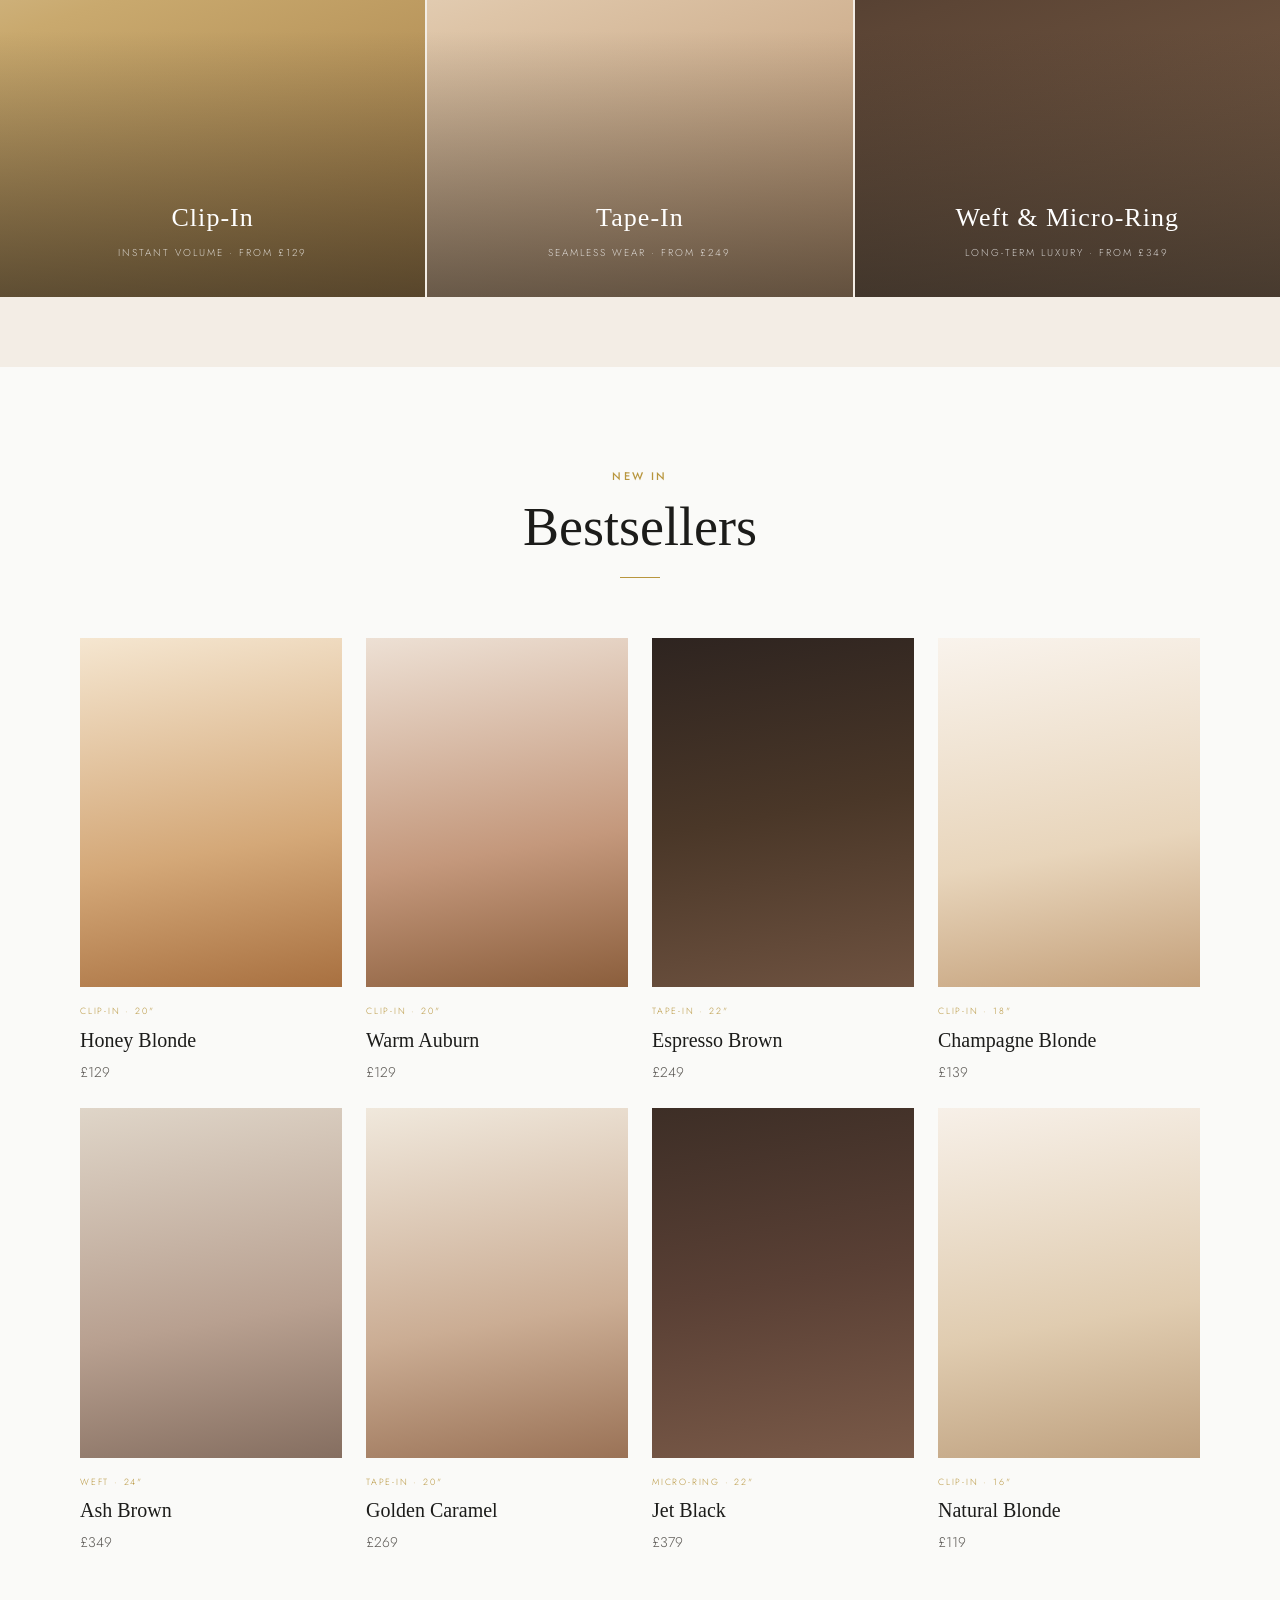
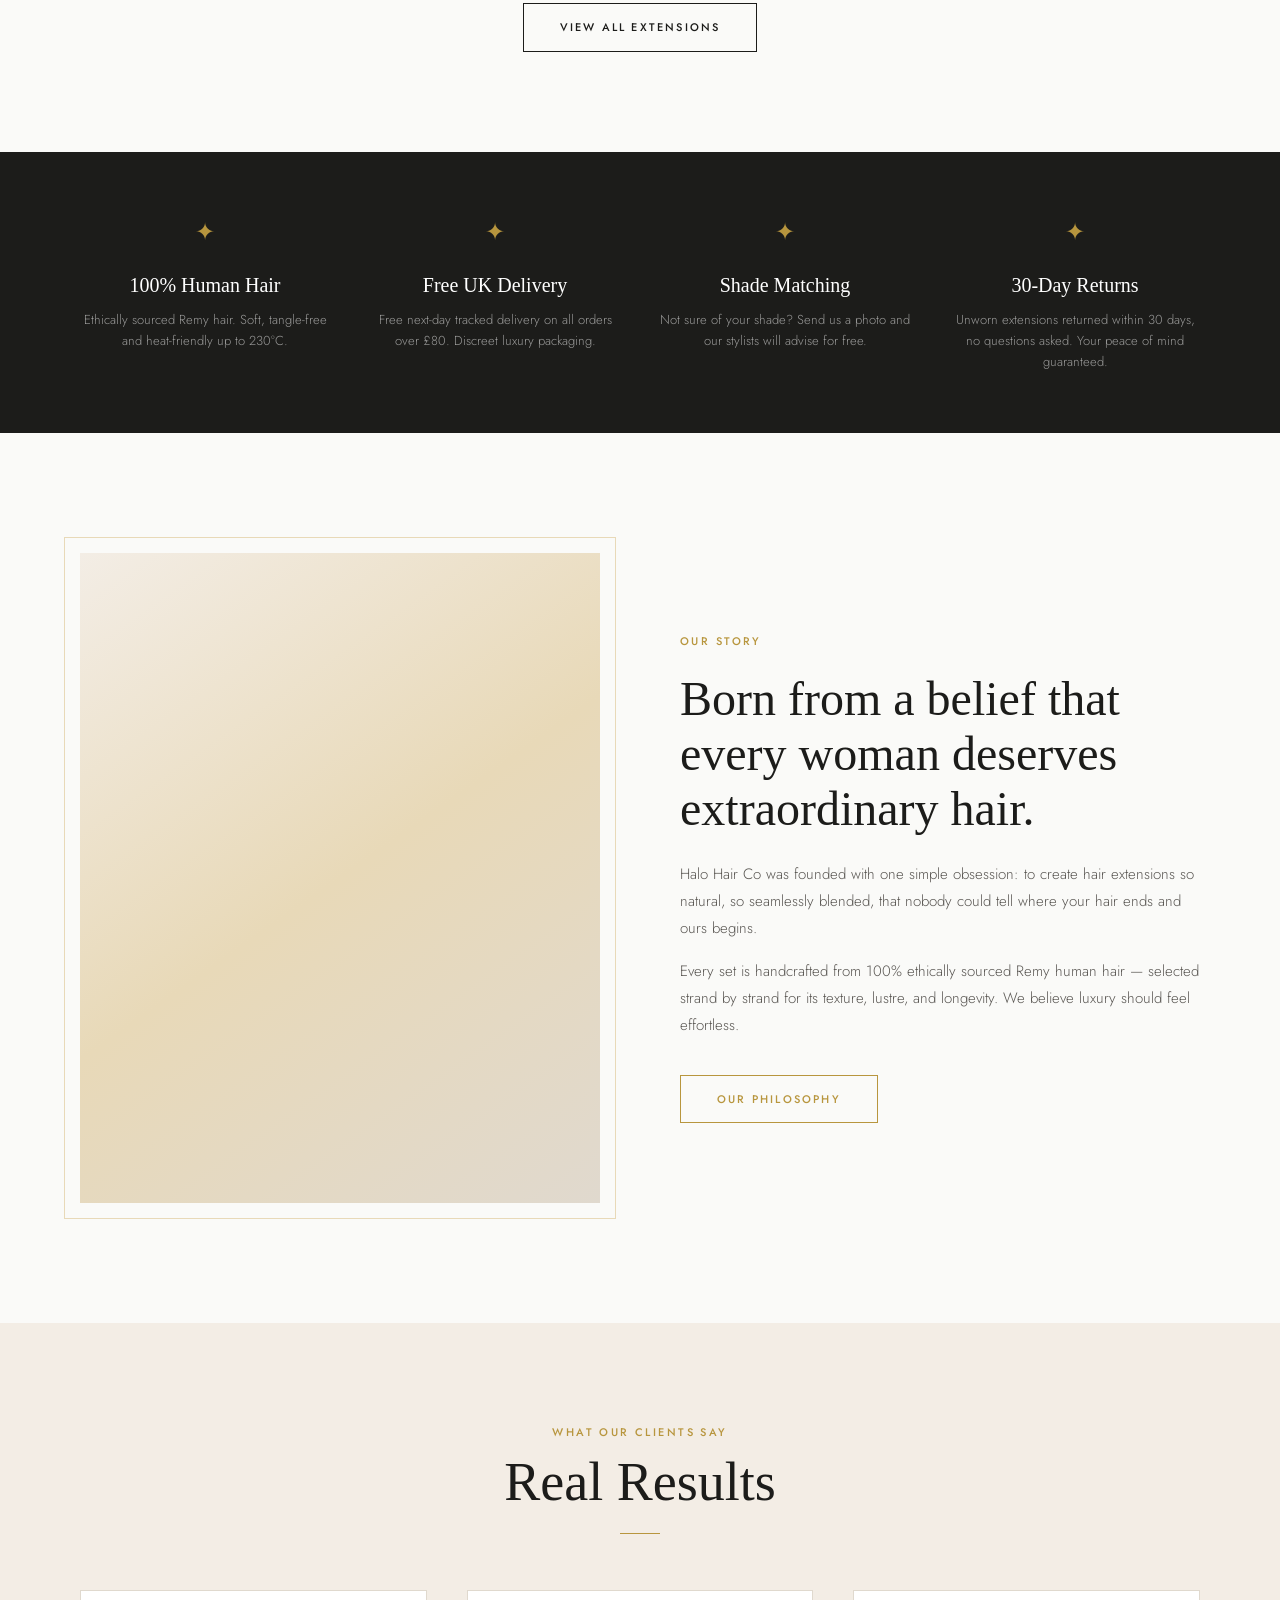
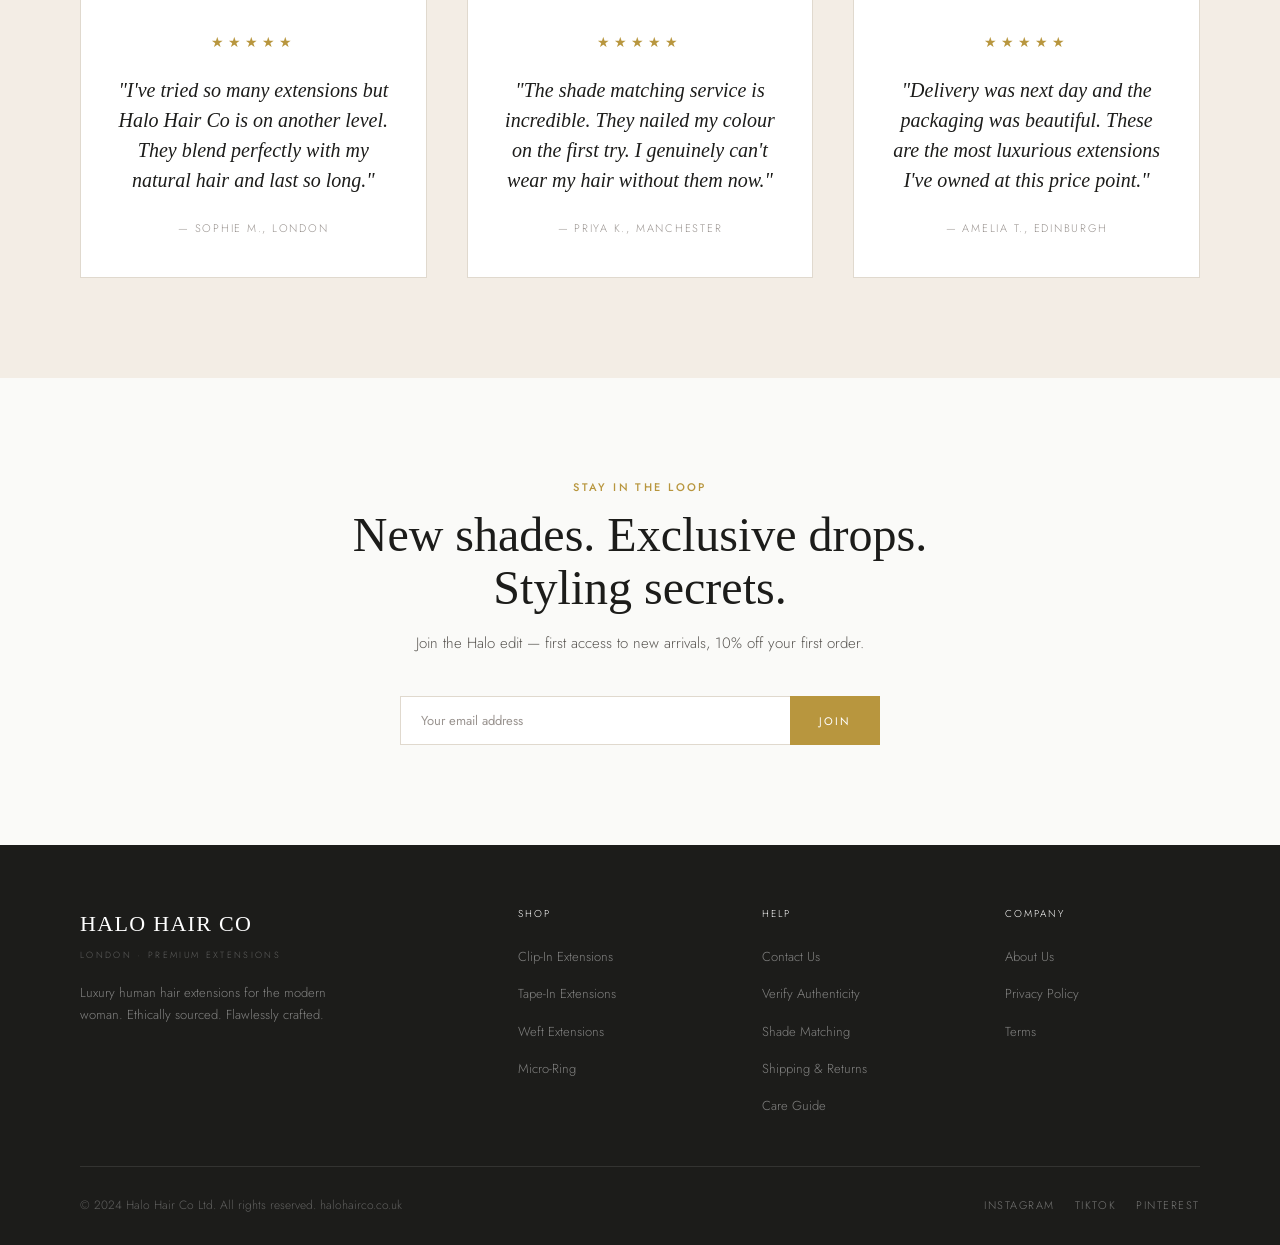
==== commit 783953fd: "Add glamorous split-layout hero with model photography Replace gradient placeholder hero with a full" ====
--- a/index.html
+++ b/index.html
@@ -55,7 +55,9 @@
 
   <!-- ── HERO ── -->
   <section class="hero" id="hero">
-    <div>
+
+    <!-- Left: content -->
+    <div class="hero__content">
 
       <!-- Spinning halo badge -->
       <div class="hero__badge">
@@ -83,6 +85,12 @@
         <a href="about.html" class="btn btn--outline">Our Story</a>
       </div>
     </div>
+
+    <!-- Right: model photo -->
+    <div class="hero__image">
+      <img src="images/hero.jpg" alt="Woman with long, luxurious hair extensions" />
+    </div>
+
     <div class="hero__scroll">
       <span>Discover</span>
       <div class="hero__scroll-line"></div>
--- a/css/style.css
+++ b/css/style.css
@@ -275,23 +275,55 @@
 
 .hero {
   min-height: 100vh;
-  display: flex;
-  align-items: center;
-  justify-content: center;
-  text-align: center;
-  padding: 120px 40px 80px;
+  display: grid;
+  grid-template-columns: 1fr 1fr;
+  align-items: stretch;
+  padding: 0;
   background: transparent;
   position: relative;
   overflow: hidden;
 }
 
-.hero::before {
+.hero__content {
+  display: flex;
+  flex-direction: column;
+  align-items: flex-start;
+  justify-content: center;
+  padding: 120px 60px 80px 80px;
+  position: relative;
+  z-index: 2;
+}
+
+.hero__content::before {
   content: '';
   position: absolute;
   inset: 0;
   background:
-    radial-gradient(ellipse at 50% 40%, rgba(184,150,62,0.10) 0%, transparent 65%),
-    radial-gradient(ellipse at 80% 80%, rgba(210,170,120,0.08) 0%, transparent 50%);
+    radial-gradient(ellipse at 30% 40%, rgba(184,150,62,0.10) 0%, transparent 65%),
+    radial-gradient(ellipse at 10% 80%, rgba(210,170,120,0.07) 0%, transparent 50%);
+  pointer-events: none;
+}
+
+.hero__image {
+  position: relative;
+  overflow: hidden;
+  min-height: 100vh;
+}
+
+.hero__image img {
+  width: 100%;
+  height: 100%;
+  object-fit: cover;
+  object-position: center top;
+  display: block;
+}
+
+.hero__image::before {
+  content: '';
+  position: absolute;
+  inset: 0;
+  background: linear-gradient(to right, var(--bg) 0%, transparent 25%);
+  z-index: 1;
   pointer-events: none;
 }
 
@@ -300,7 +332,7 @@
   position: relative;
   width: 220px;
   height: 220px;
-  margin: 0 auto 24px;
+  margin: 0 0 24px;
 }
 
 .hero__badge-ring {
@@ -341,6 +373,7 @@
 
 .hero__eyebrow {
   margin-bottom: 24px;
+  text-align: left;
 }
 
 .hero__title {
@@ -367,15 +400,14 @@
   font-style: italic;
   color: var(--text-mid);
   margin-bottom: 48px;
-  max-width: 520px;
-  margin-left: auto;
-  margin-right: auto;
+  max-width: 420px;
+  text-align: left;
 }
 
 .hero__actions {
   display: flex;
   align-items: center;
-  justify-content: center;
+  justify-content: flex-start;
   gap: 16px;
   flex-wrap: wrap;
 }
@@ -1150,7 +1182,15 @@
   .nav__links { display: none; }
   .nav__hamburger { display: flex; }
 
-  .hero { padding: 100px 24px 80px; }
+  .hero { grid-template-columns: 1fr; }
+  .hero__content { padding: 100px 24px 60px; align-items: center; text-align: center; }
+  .hero__content::before { display: none; }
+  .hero__badge { margin: 0 auto 24px; }
+  .hero__eyebrow { text-align: center; }
+  .hero__tagline { text-align: center; }
+  .hero__actions { justify-content: center; }
+  .hero__image { min-height: 55vw; max-height: 60vh; order: -1; }
+  .hero__image::before { background: linear-gradient(to bottom, var(--bg) 0%, transparent 30%); }
 
   .categories__grid { grid-template-columns: 1fr; }
   .products__grid { grid-template-columns: repeat(2, 1fr); }
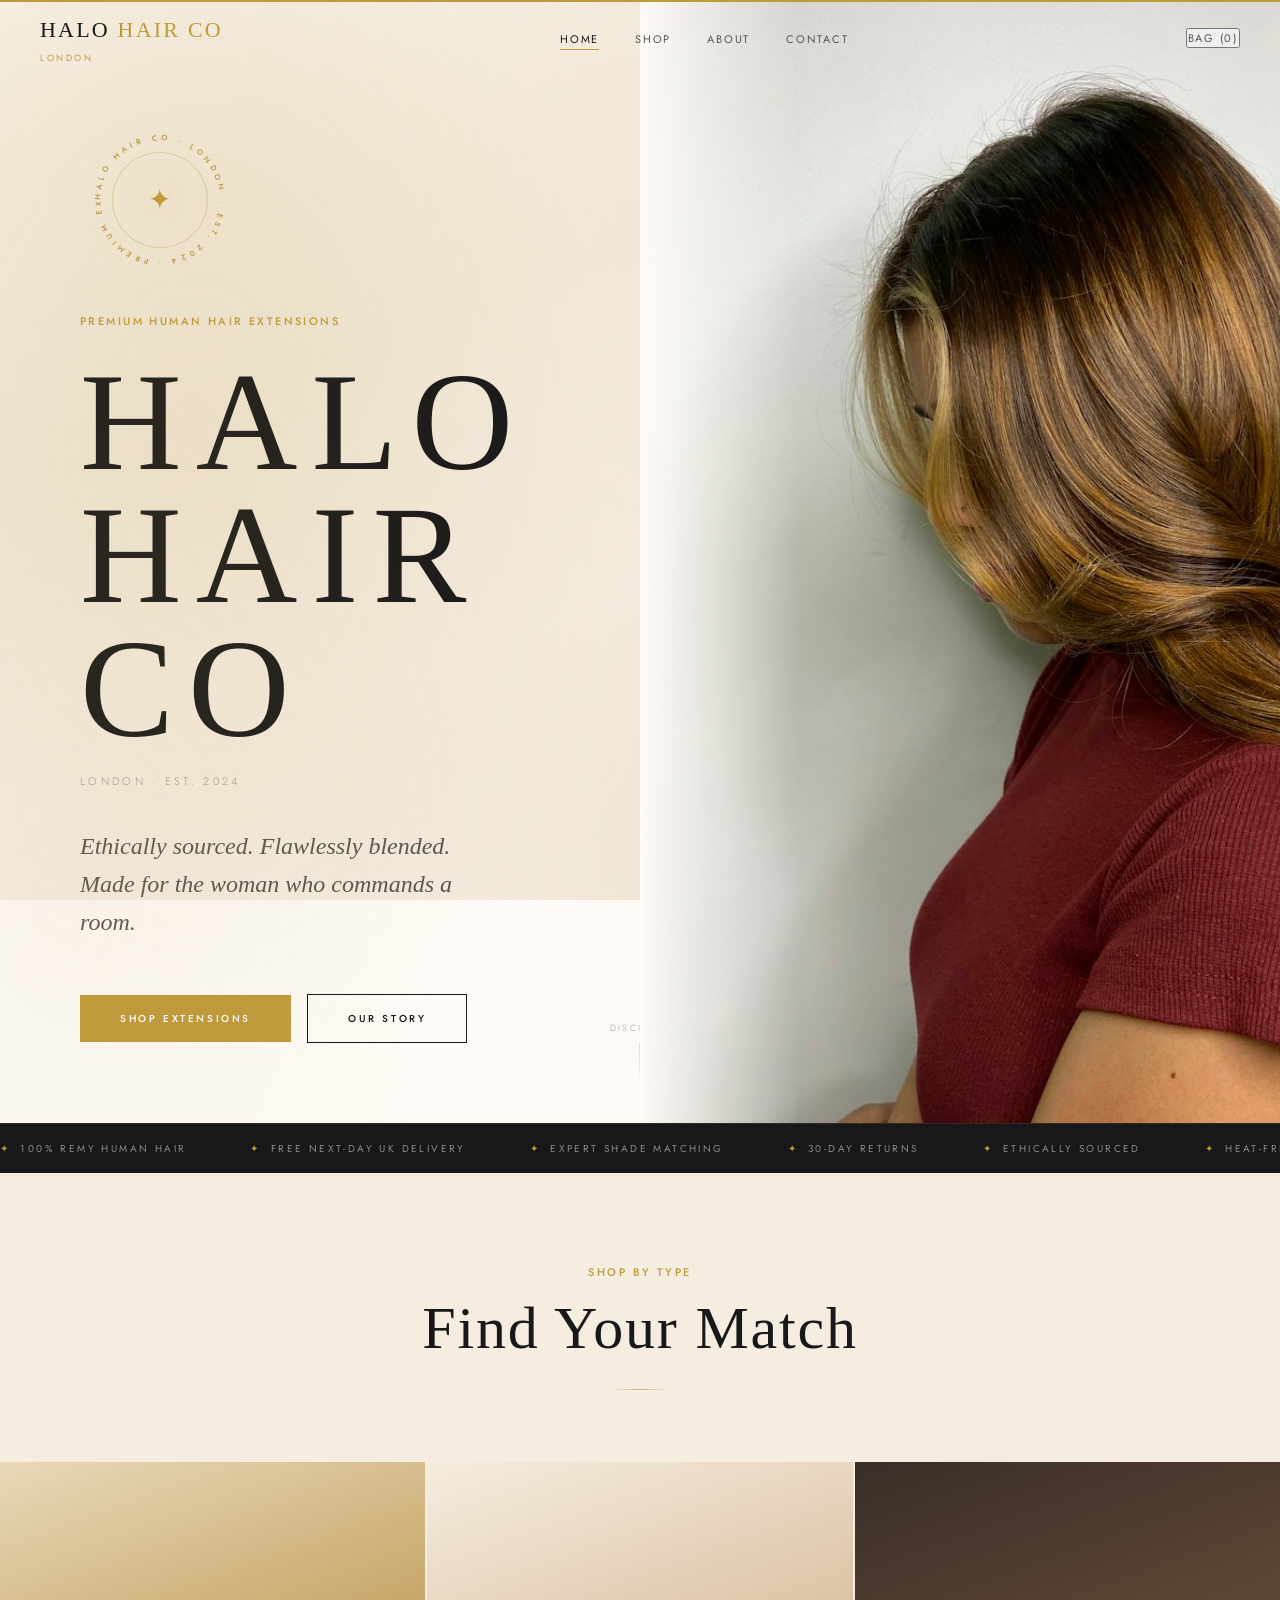
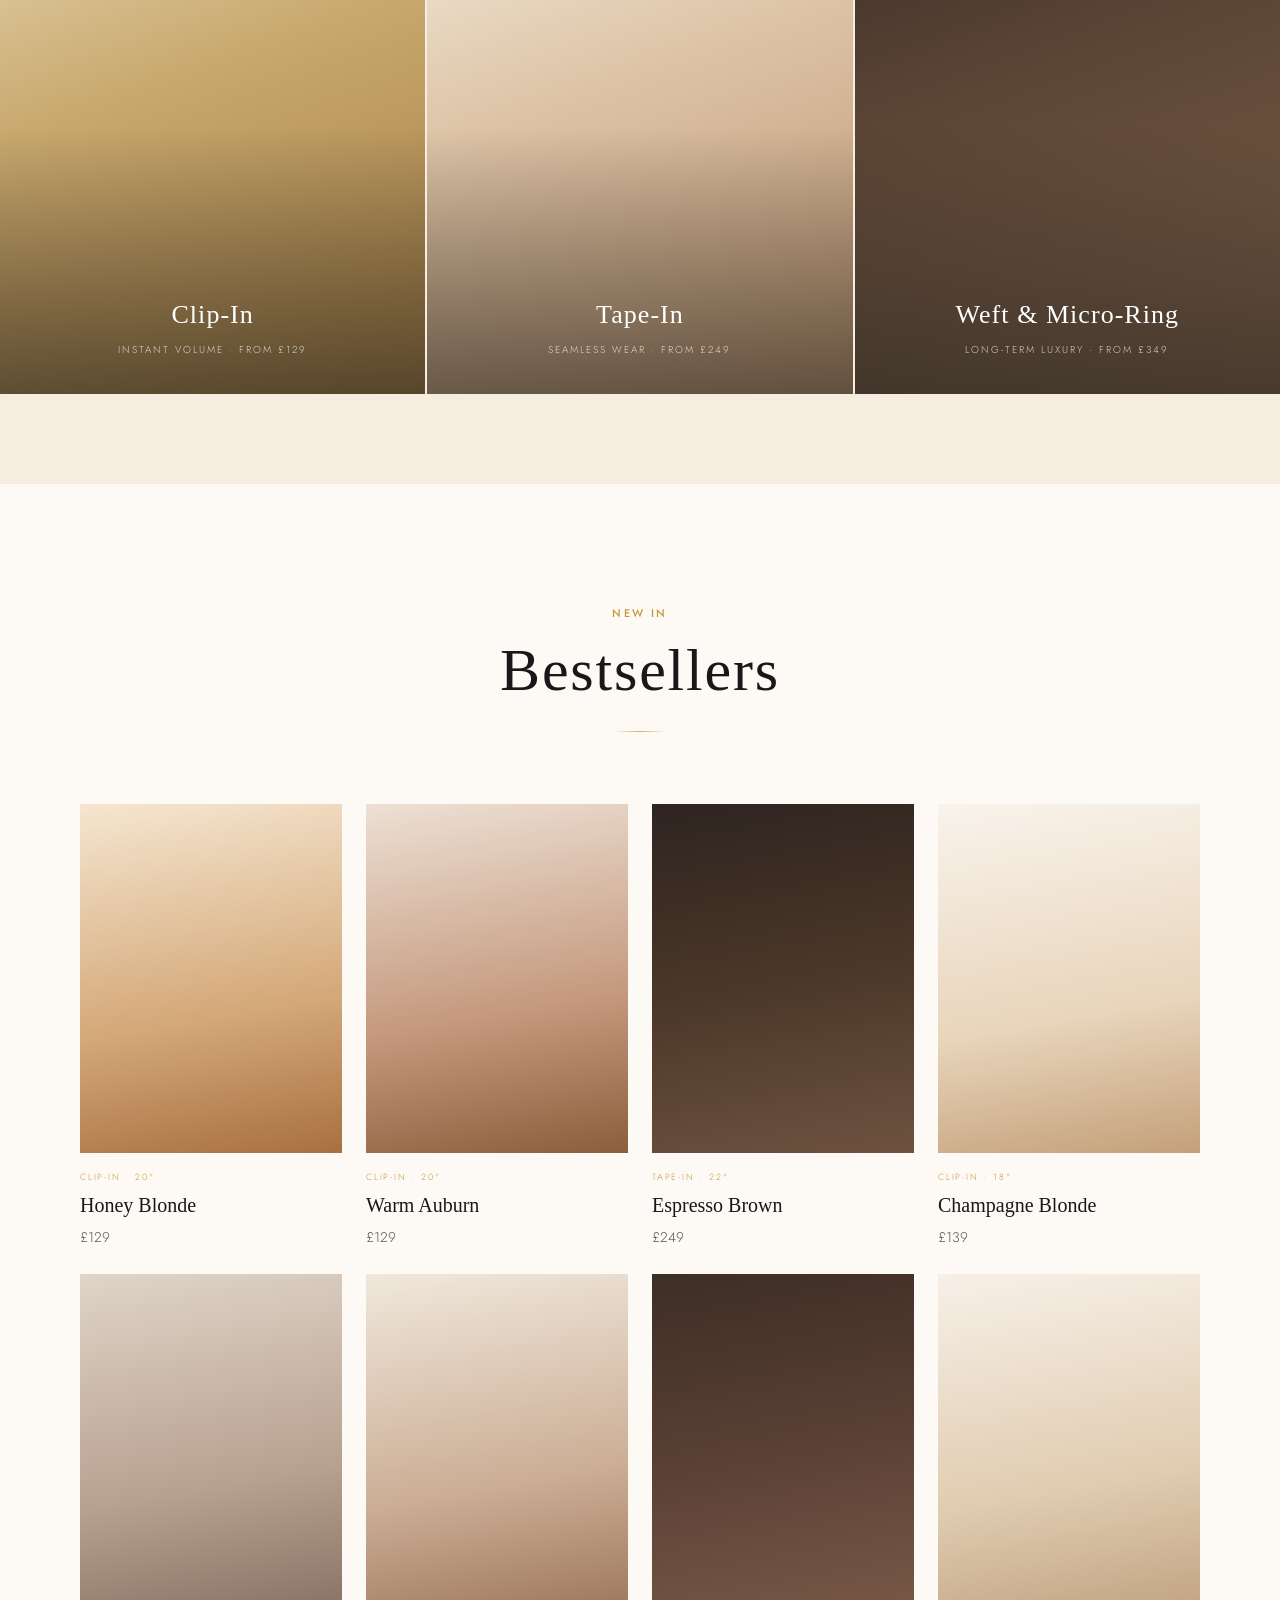
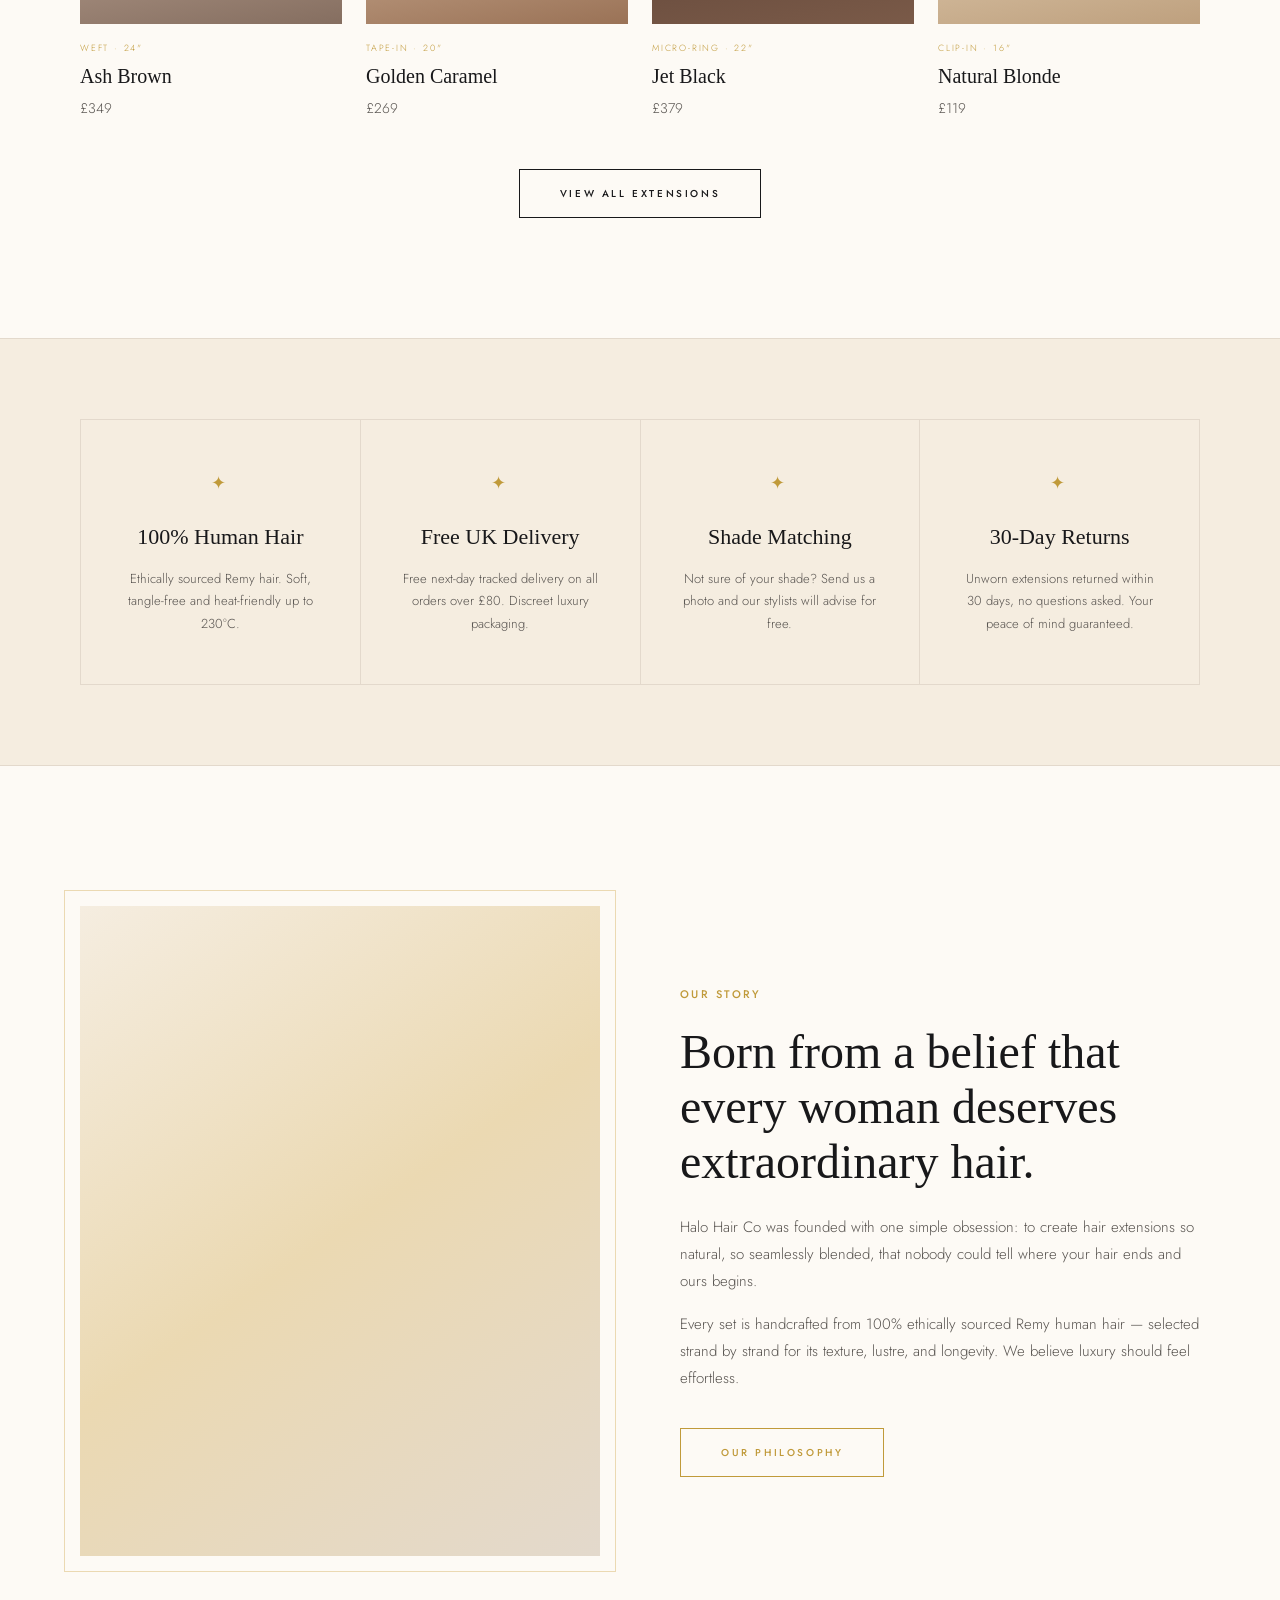
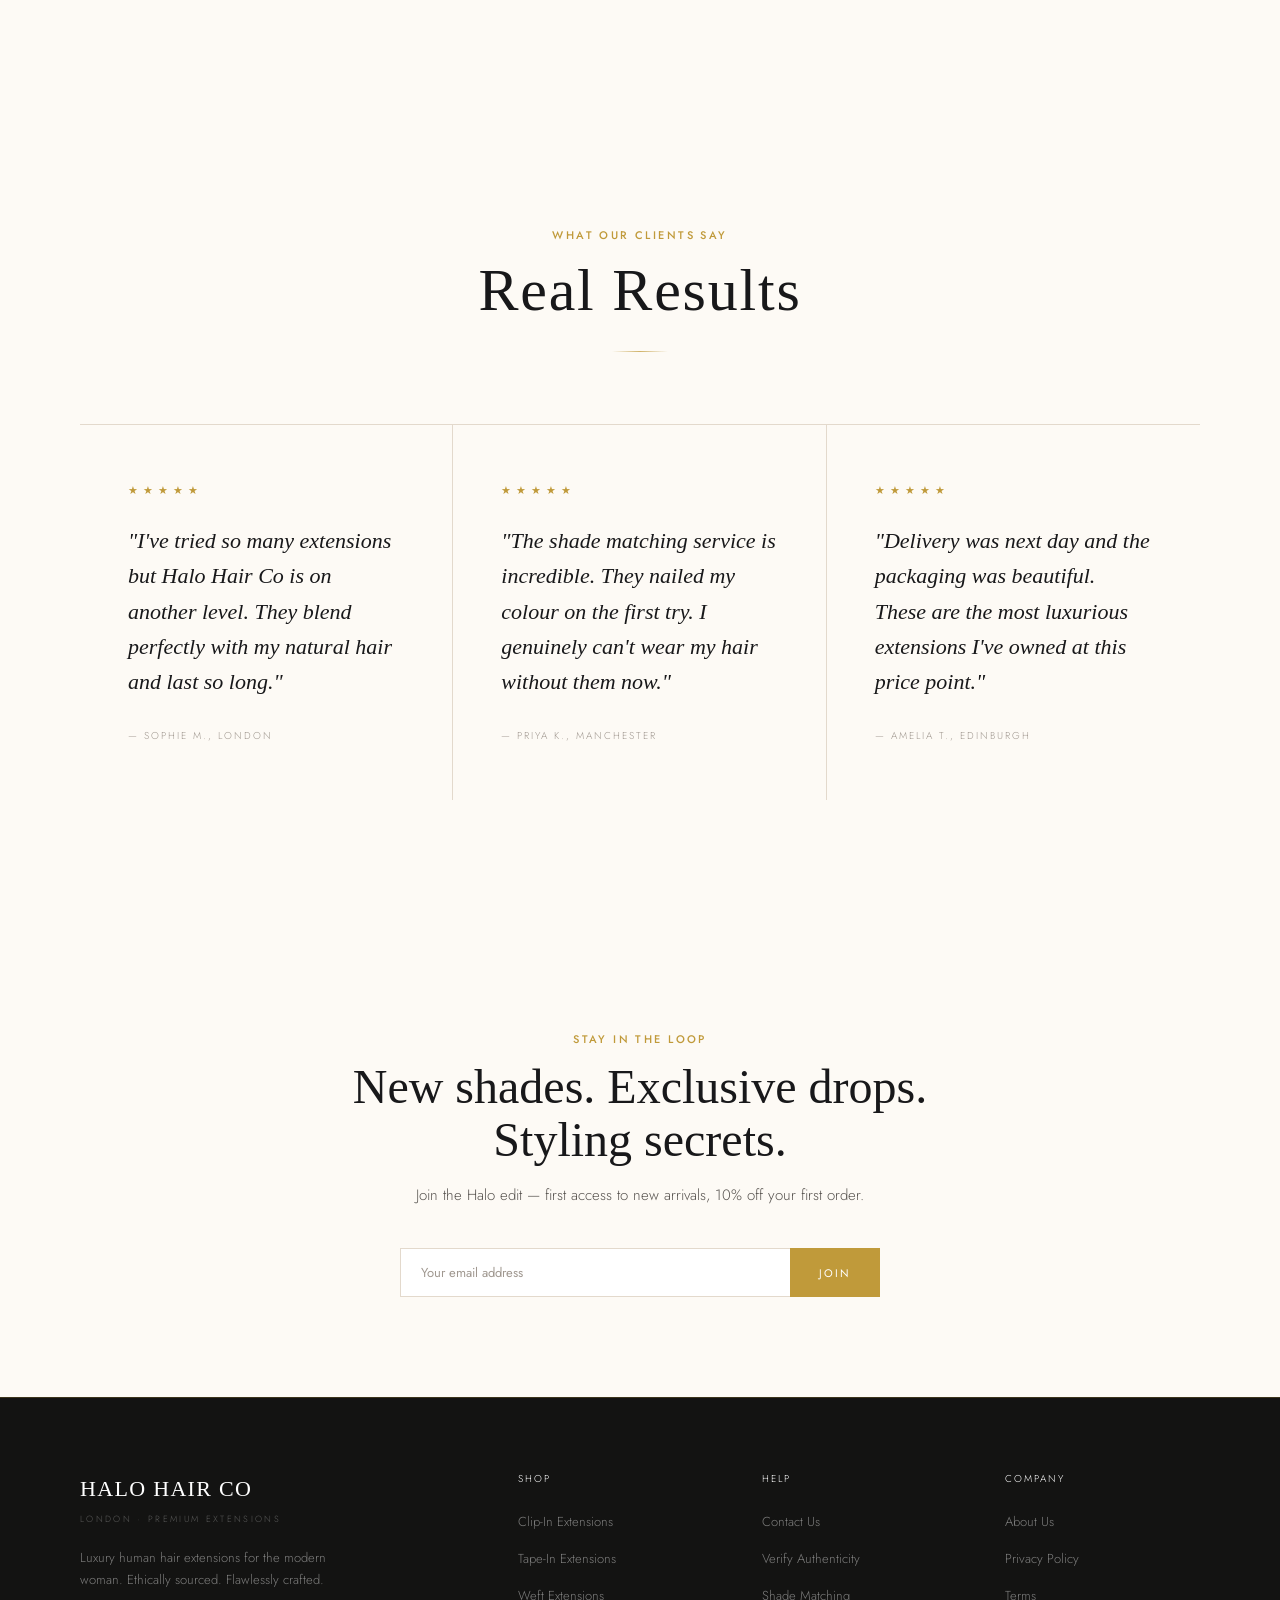
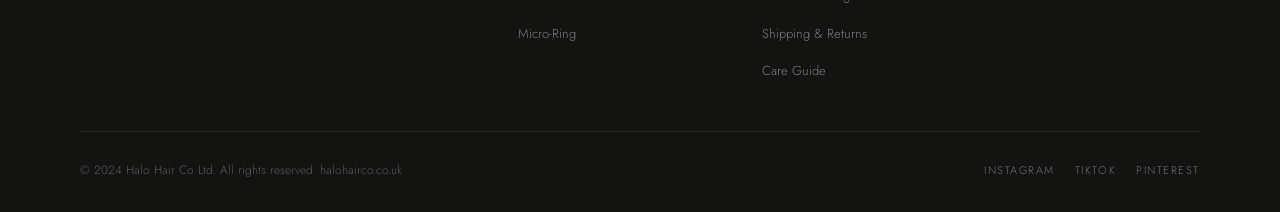
==== commit 1a95993a: "Luxury redesign: glass nav, editorial testimonials, marquee, champagne promise strip Co-Authored-By:" ====
--- a/index.html
+++ b/index.html
@@ -97,6 +97,24 @@
     </div>
   </section>
 
+  <!-- ── MARQUEE ── -->
+  <div class="marquee-strip">
+    <div class="marquee-track">
+      <span><em>✦</em>100% Remy Human Hair</span>
+      <span><em>✦</em>Free Next-Day UK Delivery</span>
+      <span><em>✦</em>Expert Shade Matching</span>
+      <span><em>✦</em>30-Day Returns</span>
+      <span><em>✦</em>Ethically Sourced</span>
+      <span><em>✦</em>Heat-Friendly to 230°C</span>
+      <span><em>✦</em>100% Remy Human Hair</span>
+      <span><em>✦</em>Free Next-Day UK Delivery</span>
+      <span><em>✦</em>Expert Shade Matching</span>
+      <span><em>✦</em>30-Day Returns</span>
+      <span><em>✦</em>Ethically Sourced</span>
+      <span><em>✦</em>Heat-Friendly to 230°C</span>
+    </div>
+  </div>
+
   <!-- ── CATEGORIES ── -->
   <section class="categories">
     <div class="container">
--- a/css/style.css
+++ b/css/style.css
@@ -6,15 +6,15 @@
 @import url('https://fonts.googleapis.com/css2?family=Cormorant+Garant:ital,wght@0,300;0,400;0,500;0,600;1,300;1,400&family=Jost:wght@300;400;500&display=swap');
 
 :root {
-  --bg:        #FAFAF8;
-  --bg-soft:   #F3EDE5;
-  --text:      #1C1C1A;
-  --text-mid:  #5A5753;
-  --text-light:#9A9490;
-  --gold:      #B8963E;
-  --gold-dark: #9A7C2E;
-  --gold-pale: #E8D9B8;
-  --border:    #E0D9CE;
+  --bg:        #FDFAF5;
+  --bg-soft:   #F5EDE0;
+  --text:      #18181A;
+  --text-mid:  #585450;
+  --text-light:#A09890;
+  --gold:      #C09A3A;
+  --gold-dark: #9A7B2A;
+  --gold-pale: #EBD9B2;
+  --border:    #E3D9CC;
   --white:     #FFFFFF;
 }
 
@@ -101,15 +101,16 @@
 
 .btn {
   display: inline-block;
-  padding: 14px 36px;
-  font-family: 'Jost', sans-serif;
-  font-size: 11px;
+  padding: 15px 40px;
+  font-family: 'Jost', sans-serif;
+  font-size: 10px;
   font-weight: 500;
-  letter-spacing: 0.2em;
+  letter-spacing: 0.26em;
   text-transform: uppercase;
   cursor: pointer;
   transition: all 0.3s ease;
   border: none;
+  position: relative;
 }
 
 .btn--gold {
@@ -118,6 +119,8 @@
 }
 .btn--gold:hover {
   background: var(--gold-dark);
+  box-shadow: 0 6px 28px rgba(192,154,58,0.28);
+  transform: translateY(-1px);
 }
 
 .btn--outline {
@@ -128,6 +131,7 @@
 .btn--outline:hover {
   background: var(--text);
   color: var(--white);
+  transform: translateY(-1px);
 }
 
 .btn--outline-gold {
@@ -138,15 +142,18 @@
 .btn--outline-gold:hover {
   background: var(--gold);
   color: var(--white);
+  transform: translateY(-1px);
+  box-shadow: 0 6px 28px rgba(192,154,58,0.22);
 }
 
 /* ── DIVIDER ─────────────────────────────────────────── */
 
 .divider {
-  width: 40px;
+  width: 56px;
   height: 1px;
-  background: var(--gold);
-  margin: 20px auto;
+  background: linear-gradient(to right, transparent, var(--gold), transparent);
+  margin: 28px auto;
+  opacity: 0.75;
 }
 
 /* ── HEADER / NAV ────────────────────────────────────── */
@@ -157,13 +164,18 @@
   left: 0;
   right: 0;
   z-index: 100;
-  background: var(--bg);
-  border-bottom: 1px solid var(--border);
-  transition: box-shadow 0.3s;
+  background: transparent;
+  border-top: 2px solid var(--gold);
+  border-bottom: 1px solid transparent;
+  transition: background 0.4s ease, border-bottom-color 0.4s ease, box-shadow 0.4s ease;
 }
 
 .site-header.scrolled {
-  box-shadow: 0 2px 20px rgba(0,0,0,0.06);
+  background: rgba(253, 250, 245, 0.92);
+  backdrop-filter: blur(24px);
+  -webkit-backdrop-filter: blur(24px);
+  border-bottom-color: var(--border);
+  box-shadow: 0 1px 40px rgba(0,0,0,0.05);
 }
 
 .nav {
@@ -176,9 +188,9 @@
 
 .nav__logo {
   font-family: 'Cormorant Garant', serif;
-  font-size: 20px;
+  font-size: 22px;
   font-weight: 400;
-  letter-spacing: 0.08em;
+  letter-spacing: 0.1em;
   color: var(--text);
 }
 
@@ -330,9 +342,9 @@
 /* ── SPINNING HALO BADGE ─────────────────────────────── */
 .hero__badge {
   position: relative;
-  width: 220px;
-  height: 220px;
-  margin: 0 0 24px;
+  width: 160px;
+  height: 160px;
+  margin: 0 0 32px;
 }
 
 .hero__badge-ring {
@@ -377,11 +389,11 @@
 }
 
 .hero__title {
-  font-size: clamp(56px, 9vw, 120px);
+  font-size: clamp(64px, 11vw, 148px);
   font-weight: 300;
-  letter-spacing: 0.08em;
-  line-height: 1;
-  margin-bottom: 8px;
+  letter-spacing: 0.1em;
+  line-height: 0.95;
+  margin-bottom: 16px;
 }
 
 .hero__subtitle {
@@ -395,12 +407,13 @@
 
 .hero__tagline {
   font-family: 'Cormorant Garant', serif;
-  font-size: clamp(18px, 2.5vw, 26px);
+  font-size: clamp(18px, 2.2vw, 24px);
   font-weight: 300;
   font-style: italic;
   color: var(--text-mid);
-  margin-bottom: 48px;
-  max-width: 420px;
+  margin-bottom: 52px;
+  max-width: 380px;
+  line-height: 1.6;
   text-align: left;
 }
 
@@ -446,24 +459,63 @@
 /* ── SECTION SHARED ──────────────────────────────────── */
 
 .section {
-  padding: 100px 0;
+  padding: 120px 0;
 }
 
 .section__header {
   text-align: center;
-  margin-bottom: 60px;
+  margin-bottom: 72px;
 }
 
 .section__title {
-  font-size: clamp(32px, 5vw, 54px);
-  margin-top: 12px;
+  font-size: clamp(34px, 5vw, 60px);
+  margin-top: 14px;
+  letter-spacing: 0.03em;
+}
+
+/* ── MARQUEE TICKER ──────────────────────────────────── */
+
+.marquee-strip {
+  background: var(--text);
+  overflow: hidden;
+  padding: 16px 0;
+  border-top: 1px solid rgba(192,154,58,0.15);
+}
+
+.marquee-track {
+  display: flex;
+  gap: 64px;
+  animation: marqueeScroll 32s linear infinite;
+  white-space: nowrap;
+  width: max-content;
+}
+
+.marquee-track span {
+  font-family: 'Jost', sans-serif;
+  font-size: 10px;
+  font-weight: 400;
+  letter-spacing: 0.24em;
+  text-transform: uppercase;
+  color: rgba(255,255,255,0.5);
+  flex-shrink: 0;
+}
+
+.marquee-track span em {
+  color: var(--gold);
+  font-style: normal;
+  margin-right: 10px;
+}
+
+@keyframes marqueeScroll {
+  from { transform: translateX(0); }
+  to   { transform: translateX(-50%); }
 }
 
 /* ── CATEGORIES STRIP ────────────────────────────────── */
 
 .categories {
   background: var(--bg-soft);
-  padding: 70px 0;
+  padding: 90px 0;
 }
 
 .categories__grid {
@@ -646,42 +698,51 @@
 /* ── PROMISE STRIP ───────────────────────────────────── */
 
 .promise {
-  background: var(--text);
-  color: var(--white);
-  padding: 60px 0;
+  background: var(--bg-soft);
+  border-top: 1px solid var(--border);
+  border-bottom: 1px solid var(--border);
+  padding: 80px 0;
 }
 
 .promise__grid {
   display: grid;
   grid-template-columns: repeat(4, 1fr);
-  gap: 40px;
+  gap: 1px;
+  background: var(--border);
+  border: 1px solid var(--border);
+}
+
+.promise__grid > div {
+  background: var(--bg-soft);
+  padding: 48px 36px;
   text-align: center;
 }
 
 .promise__item-icon {
-  font-size: 24px;
-  margin-bottom: 16px;
+  font-size: 18px;
+  margin-bottom: 20px;
   color: var(--gold);
+  letter-spacing: 4px;
 }
 
 .promise__item-title {
   font-family: 'Cormorant Garant', serif;
-  font-size: 20px;
+  font-size: 22px;
   font-weight: 400;
-  margin-bottom: 8px;
-  color: var(--white);
+  margin-bottom: 12px;
+  color: var(--text);
 }
 
 .promise__item-text {
   font-size: 13px;
-  color: rgba(255,255,255,0.55);
-  line-height: 1.6;
+  color: var(--text-mid);
+  line-height: 1.75;
 }
 
 /* ── BRAND STORY ─────────────────────────────────────── */
 
 .story {
-  padding: 120px 0;
+  padding: 140px 0;
 }
 
 .story__inner {
@@ -725,45 +786,52 @@
 /* ── TESTIMONIALS ────────────────────────────────────── */
 
 .testimonials {
-  background: var(--bg-soft);
-  padding: 100px 0;
+  background: var(--bg);
+  padding: 130px 0;
   text-align: center;
 }
 
 .testimonials__grid {
   display: grid;
   grid-template-columns: repeat(3, 1fr);
-  gap: 40px;
-  margin-top: 56px;
+  gap: 0;
+  margin-top: 72px;
+  border-top: 1px solid var(--border);
 }
 
 .testimonial {
-  padding: 40px 32px;
-  background: var(--white);
-  border: 1px solid var(--border);
+  padding: 56px 48px;
+  background: transparent;
+  border: none;
+  border-right: 1px solid var(--border);
+  text-align: left;
+}
+
+.testimonial:last-child {
+  border-right: none;
 }
 
 .testimonial__stars {
   color: var(--gold);
-  font-size: 14px;
-  letter-spacing: 4px;
-  margin-bottom: 20px;
+  font-size: 11px;
+  letter-spacing: 5px;
+  margin-bottom: 24px;
 }
 
 .testimonial__quote {
   font-family: 'Cormorant Garant', serif;
-  font-size: 20px;
-  font-weight: 400;
+  font-size: 22px;
+  font-weight: 300;
   font-style: italic;
-  line-height: 1.5;
+  line-height: 1.6;
   color: var(--text);
-  margin-bottom: 24px;
+  margin-bottom: 28px;
 }
 
 .testimonial__author {
   font-family: 'Jost', sans-serif;
-  font-size: 11px;
-  letter-spacing: 0.16em;
+  font-size: 10px;
+  letter-spacing: 0.2em;
   text-transform: uppercase;
   color: var(--text-light);
 }
@@ -827,9 +895,10 @@
 /* ── FOOTER ──────────────────────────────────────────── */
 
 .site-footer {
-  background: var(--text);
+  background: #131312;
   color: rgba(255,255,255,0.6);
-  padding: 60px 0 30px;
+  padding: 72px 0 32px;
+  border-top: 1px solid rgba(192,154,58,0.25);
 }
 
 .footer__grid {
@@ -1194,8 +1263,11 @@
 
   .categories__grid { grid-template-columns: 1fr; }
   .products__grid { grid-template-columns: repeat(2, 1fr); }
-  .promise__grid { grid-template-columns: repeat(2, 1fr); }
+  .promise__grid { grid-template-columns: repeat(2, 1fr); background: var(--border); }
+  .promise__grid > div { padding: 36px 24px; }
   .testimonials__grid { grid-template-columns: 1fr; }
+  .testimonial { border-right: none; border-bottom: 1px solid var(--border); padding: 40px 0; }
+  .testimonial:last-child { border-bottom: none; }
   .story__inner { grid-template-columns: 1fr; }
   .story__visual { aspect-ratio: 3/2; }
   .footer__grid { grid-template-columns: 1fr; }
